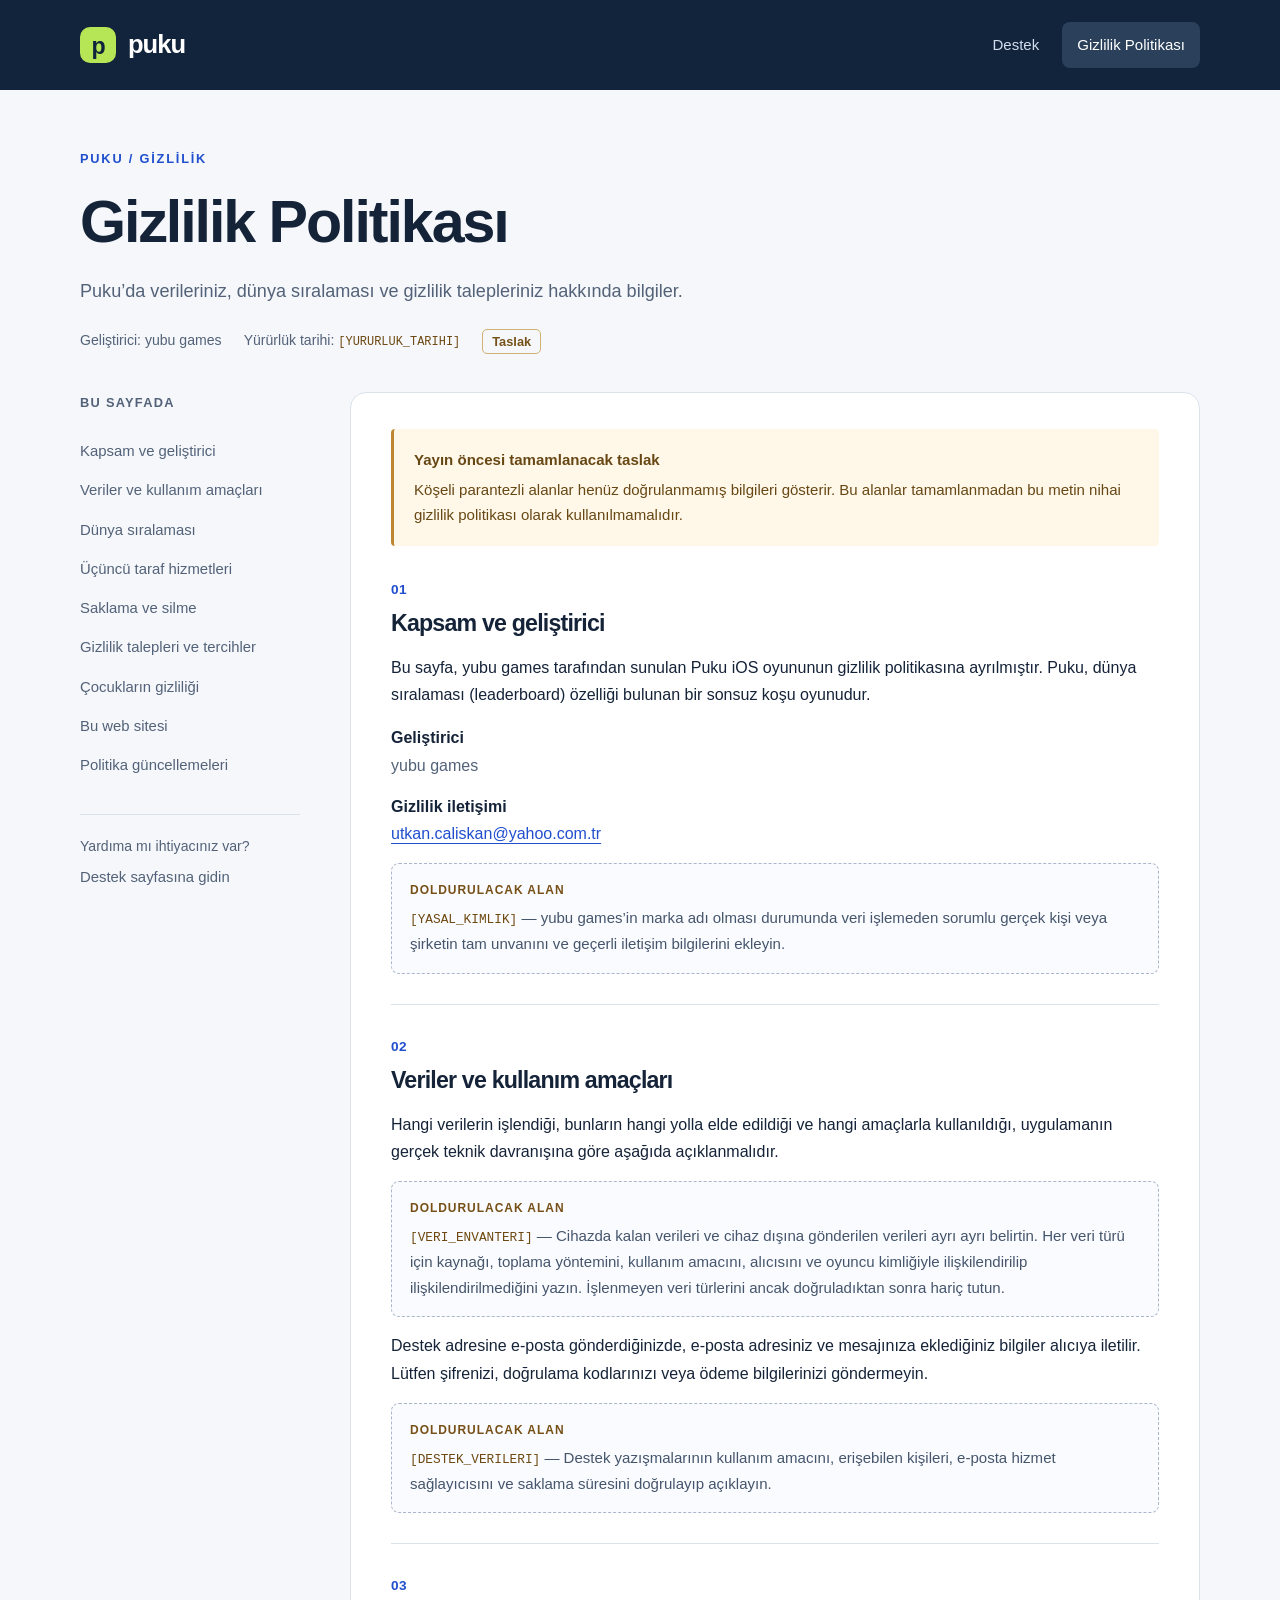
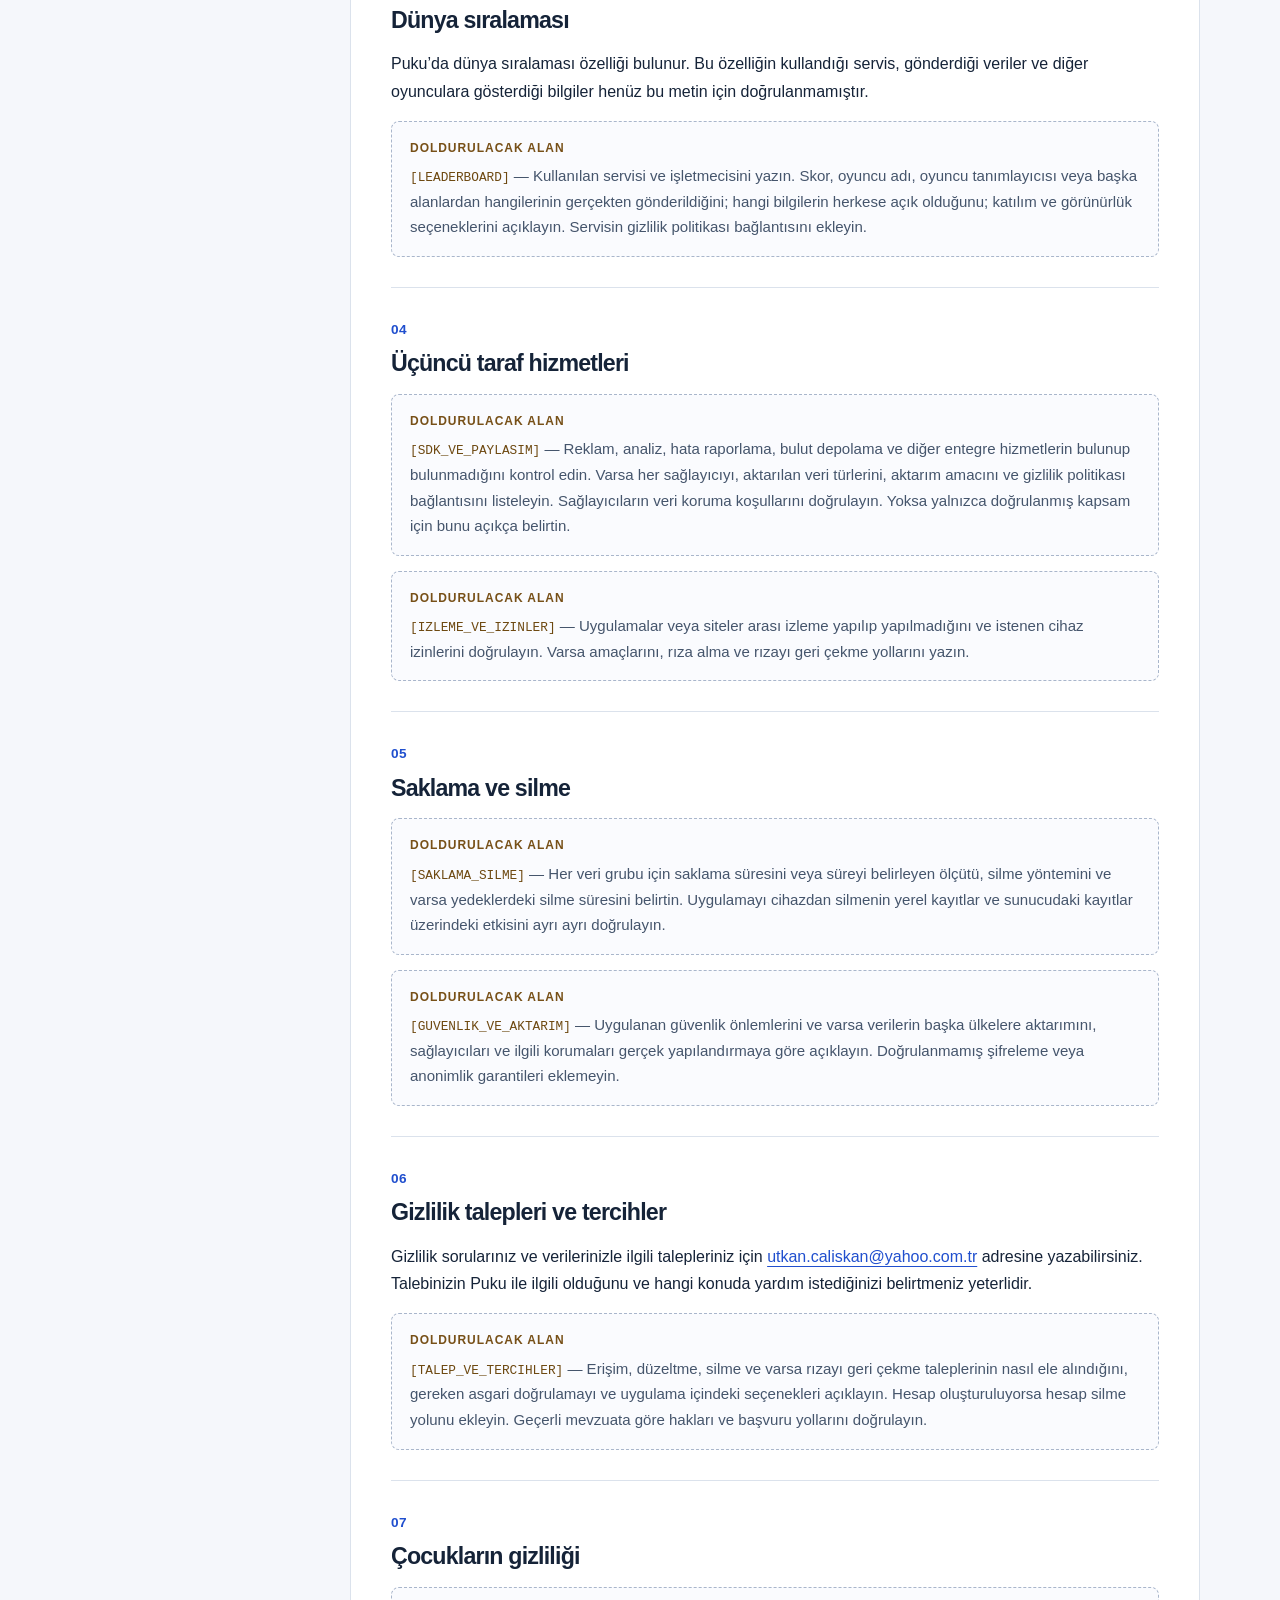
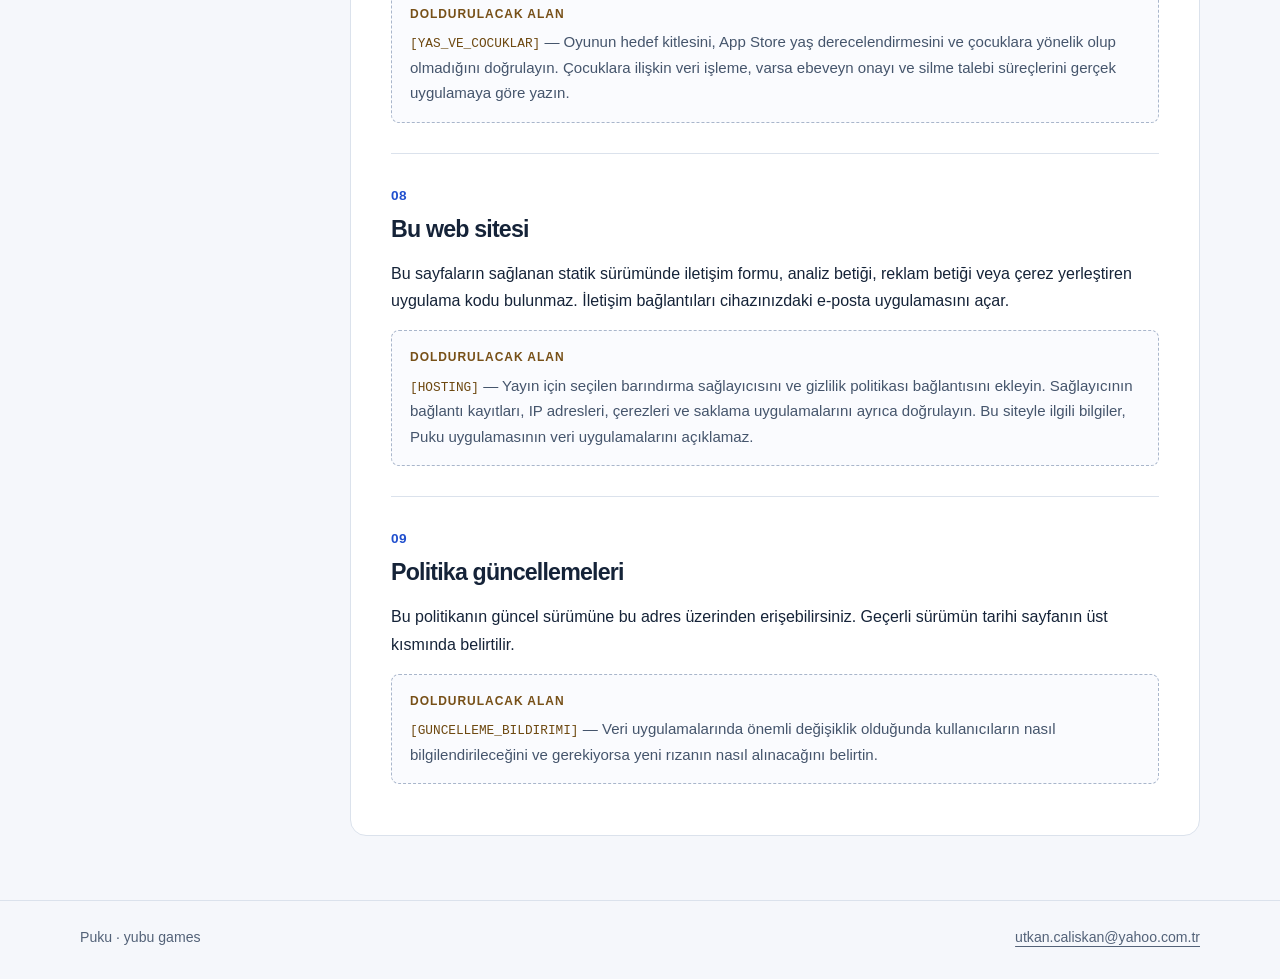
==== privacy/index.html @ 76a87c5d "Add files via upload" ====
<!doctype html>
<html lang="tr">
<head>
<meta charset="utf-8">
<meta name="viewport" content="width=device-width, initial-scale=1">
<meta name="description" content="Puku iOS oyunu için gizlilik politikası taslağı. Veri uygulamaları ve dünya sıralaması hakkında doldurulacak bilgiler.">
<meta name="robots" content="noindex, nofollow">
<meta name="theme-color" content="#11243c">
<title>Gizlilik Politikası | Puku · yubu games</title>
<link rel="icon" type="image/svg+xml" href="data:image/svg+xml,%3Csvg%20xmlns%3D%22http%3A%2F%2Fwww.w3.org%2F2000%2Fsvg%22%20viewBox%3D%220%200%2064%2064%22%3E%3Crect%20width%3D%2264%22%20height%3D%2264%22%20rx%3D%2216%22%20fill%3D%22%2311243c%22%2F%3E%3Ctext%20x%3D%2232%22%20y%3D%2247%22%20text-anchor%3D%22middle%22%20font-family%3D%22sans-serif%22%20font-size%3D%2245%22%20font-weight%3D%22700%22%20fill%3D%22%23b6e655%22%3Ep%3C%2Ftext%3E%3C%2Fsvg%3E">
<link rel="stylesheet" href="../assets/styles.css">
</head>
<body>
<a class="skip" href="#main">İçeriğe geç</a>
<header class="topbar"><div class="shell header-inner">
<a class="brand" href="../support/" aria-label="Puku destek"><span class="brand-mark" aria-hidden="true">p</span>puku</a>
<nav class="nav" aria-label="Ana menü"><a href="../support/">Destek</a><a href="../privacy/" aria-current="page">Gizlilik Politikası</a></nav>
</div></header>
<main id="main" class="shell" tabindex="-1"><div class="intro"><p class="eyebrow">Puku / Gizlilik</p><h1>Gizlilik Politikası</h1><p class="lead">Puku’da verileriniz, dünya sıralaması ve gizlilik talepleriniz hakkında bilgiler.</p><div class="meta"><span>Geliştirici: yubu games</span><span>Yürürlük tarihi: <span class="token">[YURURLUK_TARIHI]</span></span><span class="status">Taslak</span></div></div>
<div class="layout"><aside class="toc"><p class="toc-title">BU SAYFADA</p><nav aria-label="Gizlilik politikası bölümleri"><a href="#kapsam">Kapsam ve geliştirici</a><a href="#veriler">Veriler ve kullanım amaçları</a><a href="#siralama">Dünya sıralaması</a><a href="#hizmetler">Üçüncü taraf hizmetleri</a><a href="#saklama">Saklama ve silme</a><a href="#tercihler">Gizlilik talepleri ve tercihler</a><a href="#cocuklar">Çocukların gizliliği</a><a href="#web">Bu web sitesi</a><a href="#degisiklikler">Politika güncellemeleri</a></nav><p class="aside-note">Yardıma mı ihtiyacınız var?<br><a href="../support/">Destek sayfasına gidin</a></p></aside><article class="document" aria-label="Gizlilik politikası metni"><div class="notice" role="note"><strong>Yayın öncesi tamamlanacak taslak</strong><p>Köşeli parantezli alanlar henüz doğrulanmamış bilgileri gösterir. Bu alanlar tamamlanmadan bu metin nihai gizlilik politikası olarak kullanılmamalıdır.</p></div><section id="kapsam"><span class="section-number" aria-hidden="true">01</span><h2>Kapsam ve geliştirici</h2><p>Bu sayfa, yubu games tarafından sunulan Puku iOS oyununun gizlilik politikasına ayrılmıştır. Puku, dünya sıralaması (leaderboard) özelliği bulunan bir sonsuz koşu oyunudur.</p><dl><dt>Geliştirici</dt><dd>yubu games</dd><dt>Gizlilik iletişimi</dt><dd><a class="contact-link" href="mailto:utkan.caliskan@yahoo.com.tr">utkan.caliskan@yahoo.com.tr</a></dd></dl><div class="pending"><span class="pending-label">DOLDURULACAK ALAN</span><span class="token">[YASAL_KIMLIK]</span> — yubu games’in marka adı olması durumunda veri işlemeden sorumlu gerçek kişi veya şirketin tam unvanını ve geçerli iletişim bilgilerini ekleyin.</div></section><section id="veriler"><span class="section-number" aria-hidden="true">02</span><h2>Veriler ve kullanım amaçları</h2><p>Hangi verilerin işlendiği, bunların hangi yolla elde edildiği ve hangi amaçlarla kullanıldığı, uygulamanın gerçek teknik davranışına göre aşağıda açıklanmalıdır.</p><div class="pending"><span class="pending-label">DOLDURULACAK ALAN</span><span class="token">[VERI_ENVANTERI]</span> — Cihazda kalan verileri ve cihaz dışına gönderilen verileri ayrı ayrı belirtin. Her veri türü için kaynağı, toplama yöntemini, kullanım amacını, alıcısını ve oyuncu kimliğiyle ilişkilendirilip ilişkilendirilmediğini yazın. İşlenmeyen veri türlerini ancak doğruladıktan sonra hariç tutun.</div><p>Destek adresine e-posta gönderdiğinizde, e-posta adresiniz ve mesajınıza eklediğiniz bilgiler alıcıya iletilir. Lütfen şifrenizi, doğrulama kodlarınızı veya ödeme bilgilerinizi göndermeyin.</p><div class="pending"><span class="pending-label">DOLDURULACAK ALAN</span><span class="token">[DESTEK_VERILERI]</span> — Destek yazışmalarının kullanım amacını, erişebilen kişileri, e-posta hizmet sağlayıcısını ve saklama süresini doğrulayıp açıklayın.</div></section><section id="siralama"><span class="section-number" aria-hidden="true">03</span><h2>Dünya sıralaması</h2><p>Puku’da dünya sıralaması özelliği bulunur. Bu özelliğin kullandığı servis, gönderdiği veriler ve diğer oyunculara gösterdiği bilgiler henüz bu metin için doğrulanmamıştır.</p><div class="pending"><span class="pending-label">DOLDURULACAK ALAN</span><span class="token">[LEADERBOARD]</span> — Kullanılan servisi ve işletmecisini yazın. Skor, oyuncu adı, oyuncu tanımlayıcısı veya başka alanlardan hangilerinin gerçekten gönderildiğini; hangi bilgilerin herkese açık olduğunu; katılım ve görünürlük seçeneklerini açıklayın. Servisin gizlilik politikası bağlantısını ekleyin.</div></section><section id="hizmetler"><span class="section-number" aria-hidden="true">04</span><h2>Üçüncü taraf hizmetleri</h2><div class="pending"><span class="pending-label">DOLDURULACAK ALAN</span><span class="token">[SDK_VE_PAYLASIM]</span> — Reklam, analiz, hata raporlama, bulut depolama ve diğer entegre hizmetlerin bulunup bulunmadığını kontrol edin. Varsa her sağlayıcıyı, aktarılan veri türlerini, aktarım amacını ve gizlilik politikası bağlantısını listeleyin. Sağlayıcıların veri koruma koşullarını doğrulayın. Yoksa yalnızca doğrulanmış kapsam için bunu açıkça belirtin.</div><div class="pending"><span class="pending-label">DOLDURULACAK ALAN</span><span class="token">[IZLEME_VE_IZINLER]</span> — Uygulamalar veya siteler arası izleme yapılıp yapılmadığını ve istenen cihaz izinlerini doğrulayın. Varsa amaçlarını, rıza alma ve rızayı geri çekme yollarını yazın.</div></section><section id="saklama"><span class="section-number" aria-hidden="true">05</span><h2>Saklama ve silme</h2><div class="pending"><span class="pending-label">DOLDURULACAK ALAN</span><span class="token">[SAKLAMA_SILME]</span> — Her veri grubu için saklama süresini veya süreyi belirleyen ölçütü, silme yöntemini ve varsa yedeklerdeki silme süresini belirtin. Uygulamayı cihazdan silmenin yerel kayıtlar ve sunucudaki kayıtlar üzerindeki etkisini ayrı ayrı doğrulayın.</div><div class="pending"><span class="pending-label">DOLDURULACAK ALAN</span><span class="token">[GUVENLIK_VE_AKTARIM]</span> — Uygulanan güvenlik önlemlerini ve varsa verilerin başka ülkelere aktarımını, sağlayıcıları ve ilgili korumaları gerçek yapılandırmaya göre açıklayın. Doğrulanmamış şifreleme veya anonimlik garantileri eklemeyin.</div></section><section id="tercihler"><span class="section-number" aria-hidden="true">06</span><h2>Gizlilik talepleri ve tercihler</h2><p>Gizlilik sorularınız ve verilerinizle ilgili talepleriniz için <a class="contact-link" href="mailto:utkan.caliskan@yahoo.com.tr?subject=Puku%20%E2%80%94%20Gizlilik%20talebi">utkan.caliskan@yahoo.com.tr</a> adresine yazabilirsiniz. Talebinizin Puku ile ilgili olduğunu ve hangi konuda yardım istediğinizi belirtmeniz yeterlidir.</p><div class="pending"><span class="pending-label">DOLDURULACAK ALAN</span><span class="token">[TALEP_VE_TERCIHLER]</span> — Erişim, düzeltme, silme ve varsa rızayı geri çekme taleplerinin nasıl ele alındığını, gereken asgari doğrulamayı ve uygulama içindeki seçenekleri açıklayın. Hesap oluşturuluyorsa hesap silme yolunu ekleyin. Geçerli mevzuata göre hakları ve başvuru yollarını doğrulayın.</div></section><section id="cocuklar"><span class="section-number" aria-hidden="true">07</span><h2>Çocukların gizliliği</h2><div class="pending"><span class="pending-label">DOLDURULACAK ALAN</span><span class="token">[YAS_VE_COCUKLAR]</span> — Oyunun hedef kitlesini, App Store yaş derecelendirmesini ve çocuklara yönelik olup olmadığını doğrulayın. Çocuklara ilişkin veri işleme, varsa ebeveyn onayı ve silme talebi süreçlerini gerçek uygulamaya göre yazın.</div></section><section id="web"><span class="section-number" aria-hidden="true">08</span><h2>Bu web sitesi</h2><p>Bu sayfaların sağlanan statik sürümünde iletişim formu, analiz betiği, reklam betiği veya çerez yerleştiren uygulama kodu bulunmaz. İletişim bağlantıları cihazınızdaki e-posta uygulamasını açar.</p><div class="pending"><span class="pending-label">DOLDURULACAK ALAN</span><span class="token">[HOSTING]</span> — Yayın için seçilen barındırma sağlayıcısını ve gizlilik politikası bağlantısını ekleyin. Sağlayıcının bağlantı kayıtları, IP adresleri, çerezleri ve saklama uygulamalarını ayrıca doğrulayın. Bu siteyle ilgili bilgiler, Puku uygulamasının veri uygulamalarını açıklamaz.</div></section><section id="degisiklikler"><span class="section-number" aria-hidden="true">09</span><h2>Politika güncellemeleri</h2><p>Bu politikanın güncel sürümüne bu adres üzerinden erişebilirsiniz. Geçerli sürümün tarihi sayfanın üst kısmında belirtilir.</p><div class="pending"><span class="pending-label">DOLDURULACAK ALAN</span><span class="token">[GUNCELLEME_BILDIRIMI]</span> — Veri uygulamalarında önemli değişiklik olduğunda kullanıcıların nasıl bilgilendirileceğini ve gerekiyorsa yeni rızanın nasıl alınacağını belirtin.</div></section></article></div></main>
<footer class="footer"><div class="shell footer-inner"><p>Puku <span aria-hidden="true">·</span> yubu games</p><a class="contact-link" href="mailto:utkan.caliskan@yahoo.com.tr">utkan.caliskan@yahoo.com.tr</a></div></footer>
</body>
</html>
---- assets/styles.css ----
:root{color-scheme:light;--ink:#152338;--muted:#536278;--blue:#204fce;--line:#dbe2ec;--paper:#fff;--canvas:#f5f7fb;--navy:#11243c;--amber:#765119;--amber-bg:#fff8e9;font-family:-apple-system,BlinkMacSystemFont,"Segoe UI",sans-serif;font-size:16px;line-height:1.7;color:var(--ink);background:var(--canvas)}
*{box-sizing:border-box}body{margin:0}a{color:var(--blue);text-underline-offset:4px}a:hover{text-decoration-thickness:2px}a:focus-visible,summary:focus-visible{outline:3px solid #df9c2e;outline-offset:5px;border-radius:3px}p{margin:0 0 1rem}h1,h2,h3{line-height:1.2;margin:0;color:var(--ink);letter-spacing:-.035em}h1{font-size:clamp(2.2rem,5vw,3.7rem);font-weight:750}h2{font-size:1.45rem;margin-bottom:1rem}h3{font-size:1.1rem;letter-spacing:-.015em;margin-bottom:.6rem}ul,ol{padding-left:1.3rem}li+li{margin-top:.45rem}.shell{width:min(1120px,calc(100% - 64px));margin:auto}.skip{position:absolute;left:1rem;top:-100px;background:white;padding:12px;z-index:10}.skip:focus{top:1rem}.topbar{background:var(--navy);color:white}.header-inner{min-height:90px;display:flex;align-items:center;justify-content:space-between;gap:24px}.brand{display:inline-flex;align-items:center;gap:12px;text-decoration:none;color:white;font-size:1.6rem;font-weight:750;letter-spacing:-.04em}.brand-mark{display:grid;place-items:center;background:#b6e655;color:#11243c;width:36px;height:36px;border-radius:10px;font-size:1.45rem}.nav{display:flex;gap:8px;flex-wrap:wrap}.nav a{padding:10px 15px;border-radius:8px;color:#d2dded;text-decoration:none;font-size:.94rem}.nav a:hover{background:#213851}.nav a[aria-current=page]{background:#2a405b;color:white}.intro{padding:58px 0 38px}.eyebrow{color:var(--blue);font-size:.8rem;font-weight:750;letter-spacing:.14em;text-transform:uppercase;margin-bottom:16px}.lead{font-size:1.13rem;color:var(--muted);max-width:650px;margin-top:19px}.meta{color:var(--muted);font-size:.88rem;margin-top:22px;display:flex;gap:10px 22px;flex-wrap:wrap}.status{display:inline-flex;align-items:center;border:1px solid #d1b174;padding:1px 9px;border-radius:5px;color:var(--amber);font-size:.8rem;font-weight:650}.layout{display:grid;grid-template-columns:220px minmax(0,1fr);gap:50px;padding-bottom:64px}.toc{align-self:start;position:sticky;top:24px}.toc-title{font-size:.8rem;letter-spacing:.1em;font-weight:750;color:var(--muted);margin:0 0 18px}.toc a{display:block;text-decoration:none;font-size:.93rem;color:var(--muted);padding:7px 0}.toc a:hover{color:var(--blue)}.aside-note{margin-top:28px;border-top:1px solid var(--line);padding-top:20px;font-size:.88rem;color:var(--muted)}.document{background:var(--paper);border:1px solid var(--line);border-radius:16px;padding:36px 40px;min-width:0}.notice{background:var(--amber-bg);color:#674714;border-left:3px solid #bd8731;padding:18px 20px;border-radius:4px;margin-bottom:32px;font-size:.94rem}.notice strong{display:block;margin-bottom:4px}.notice p{margin:0}.document section+section{border-top:1px solid var(--line);margin-top:30px;padding-top:30px}.section-number{color:var(--blue);font-size:.85rem;font-weight:750;letter-spacing:.04em;margin-bottom:9px;display:block}.pending{padding:16px 18px;background:#fafbfe;border:1px dashed #a9b6cb;border-radius:8px;margin:15px 0;color:#45556c;font-size:.94rem;overflow-wrap:anywhere}.pending-label{display:block;font-size:.75rem;letter-spacing:.08em;color:#775018;font-weight:750;margin-bottom:5px}.token{font-family:ui-monospace,SFMono-Regular,Menlo,monospace;font-size:.85em;overflow-wrap:anywhere;color:#6d4810}.document dl{margin:16px 0}.document dt{font-weight:700}.document dd{margin:0 0 14px;color:var(--muted)}.contact-link{overflow-wrap:anywhere}.support-grid{display:grid;grid-template-columns:minmax(0,1.3fr) minmax(0,1fr);gap:24px;margin-bottom:36px}.card{background:white;border:1px solid var(--line);border-radius:16px;padding:30px}.contact-card{background:var(--navy);color:#d4dfed;border-color:var(--navy)}.contact-card h2{color:white}.contact-card .eyebrow{color:#b6e655}.contact-card a{color:white}.email{font-size:clamp(1rem,2.4vw,1.5rem);font-weight:650;letter-spacing:-.025em;display:inline-block;margin:9px 0 22px;overflow-wrap:anywhere;max-width:100%}.button{display:inline-flex;align-items:center;justify-content:center;padding:11px 18px;border-radius:8px;background:#b6e655;color:#11243c!important;font-weight:700;text-decoration:none;min-height:46px}.button:hover{background:#c6f276;text-decoration:underline}.contact-card .small{margin:20px 0 0;color:#c2cfe0}.small{font-size:.88rem;color:var(--muted)}.checklist{margin:0}.faq-wrap{max-width:850px;padding-bottom:64px}.faq-heading{margin:0 0 20px}.faq{border-top:1px solid var(--line)}.faq details{border-bottom:1px solid var(--line);padding:0 4px}.faq summary{cursor:pointer;font-weight:650;padding:21px 28px 21px 0;line-height:1.45;list-style:none;position:relative}.faq summary::-webkit-details-marker{display:none}.faq summary::after{content:"+";position:absolute;right:2px;font-size:1.4rem;line-height:1}.faq details[open] summary::after{content:"−"}.faq details p{padding:0 28px 8px 0;color:var(--muted)}.privacy-note{margin-top:30px;color:var(--muted)}.footer{border-top:1px solid var(--line);padding:25px 0 30px;color:var(--muted);font-size:.88rem}.footer-inner{display:flex;align-items:center;justify-content:space-between;gap:14px;flex-wrap:wrap}.footer p{margin:0}.footer a{color:var(--muted)}section[id]{scroll-margin-top:25px}
@media(max-width:800px){.layout{grid-template-columns:1fr;gap:24px}.toc{position:static}.toc-title,.aside-note{display:none}.toc nav{display:flex;gap:8px 18px;flex-wrap:wrap;border-bottom:1px solid var(--line);padding-bottom:18px}.toc a{font-size:.88rem}.support-grid{grid-template-columns:1fr}.intro{padding-top:38px}.document{padding:28px}}
@media(max-width:480px){.shell{width:calc(100% - 36px)}.header-inner{align-items:flex-start;flex-direction:column;gap:13px;padding:21px 0 15px}.nav{gap:4px;width:100%}.nav a{padding:8px 10px}.brand{font-size:1.5rem}.intro{padding:32px 0 24px}h1{font-size:2.35rem}.lead{font-size:1.03rem}.document{padding:23px 20px;border-radius:12px}.notice{padding:15px}.card{padding:25px 22px}.layout{padding-bottom:40px}.meta{font-size:.83rem}.email{font-size:1.12rem}.faq-wrap{padding-bottom:40px}}
@media print{.topbar,.toc,.footer,.skip,.button{display:none}.shell{width:100%}.layout{display:block}.document,.card{border:none;padding:0}.intro{padding:0 0 20px}body{background:white}.notice,.pending{break-inside:avoid}a{color:inherit}.support-grid{display:block}.contact-card{background:white;color:var(--ink)}.contact-card h2,.contact-card a,.contact-card .small{color:var(--ink)}}
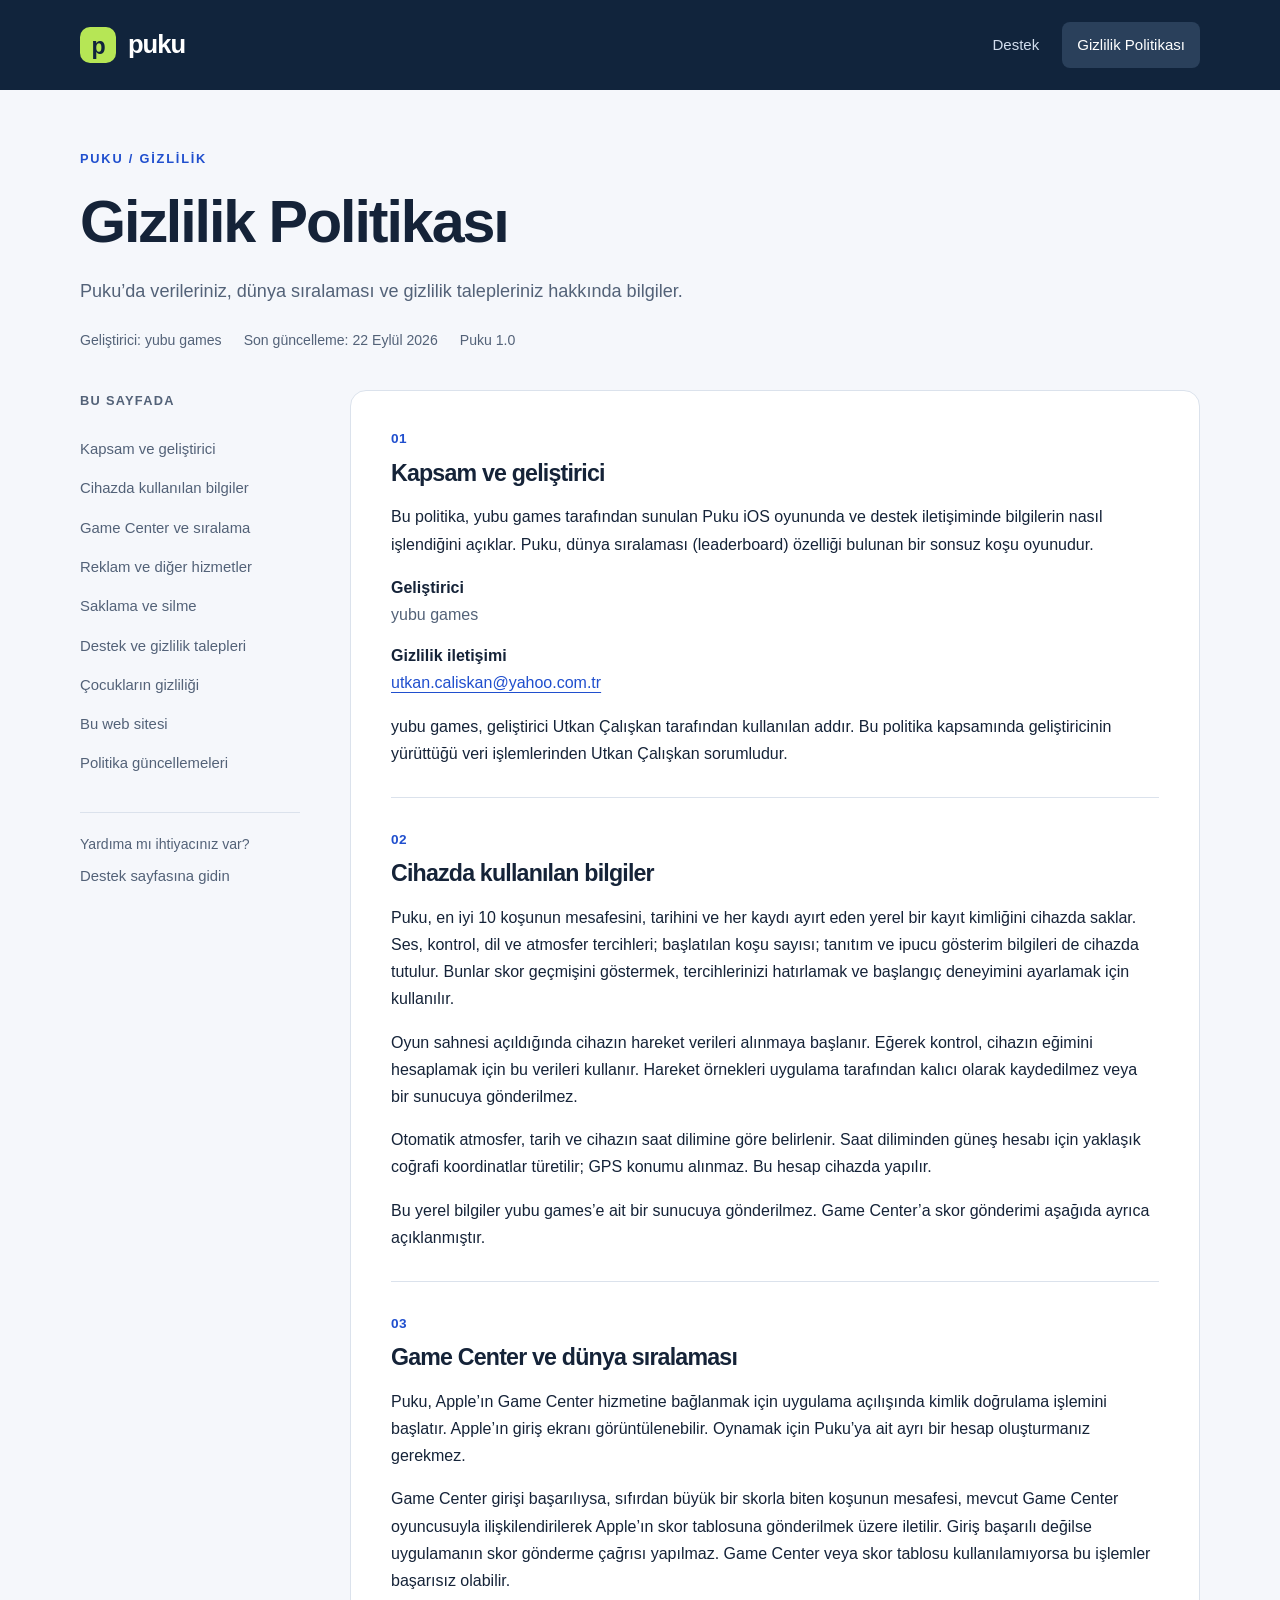
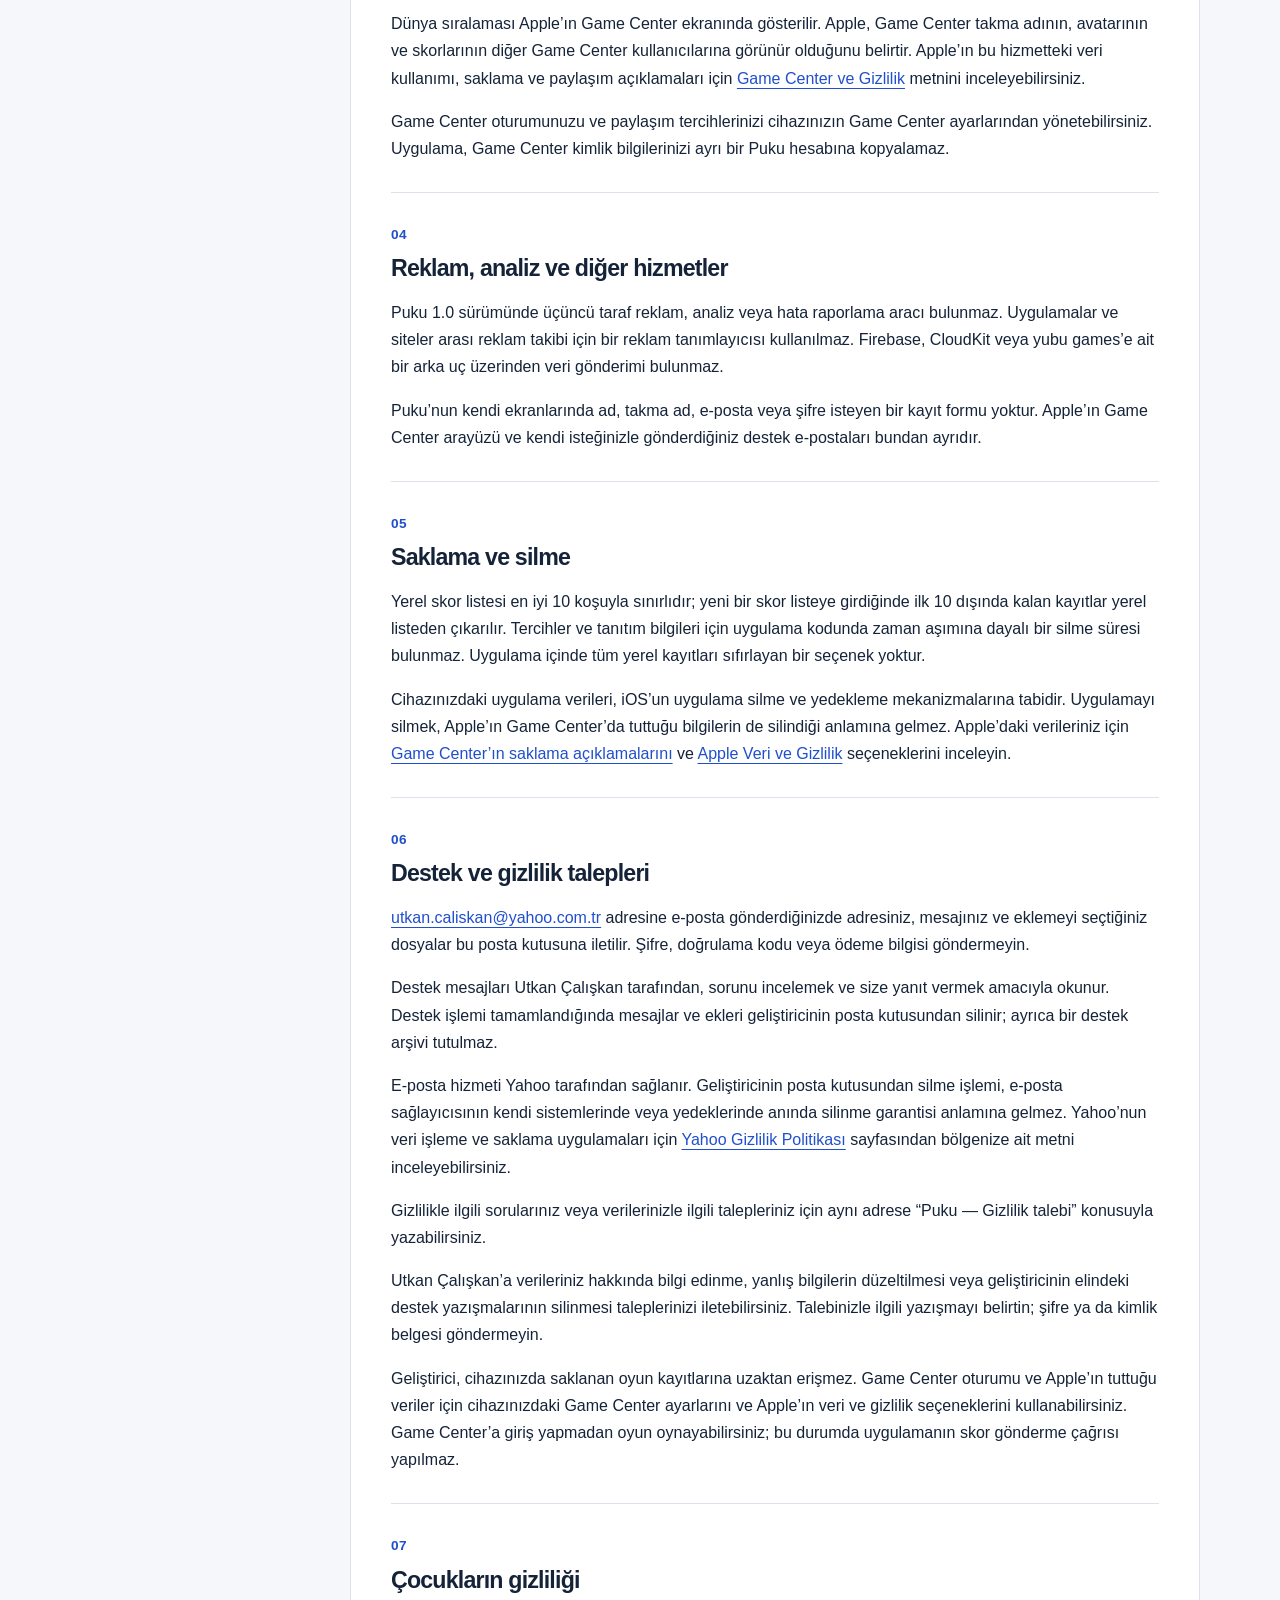
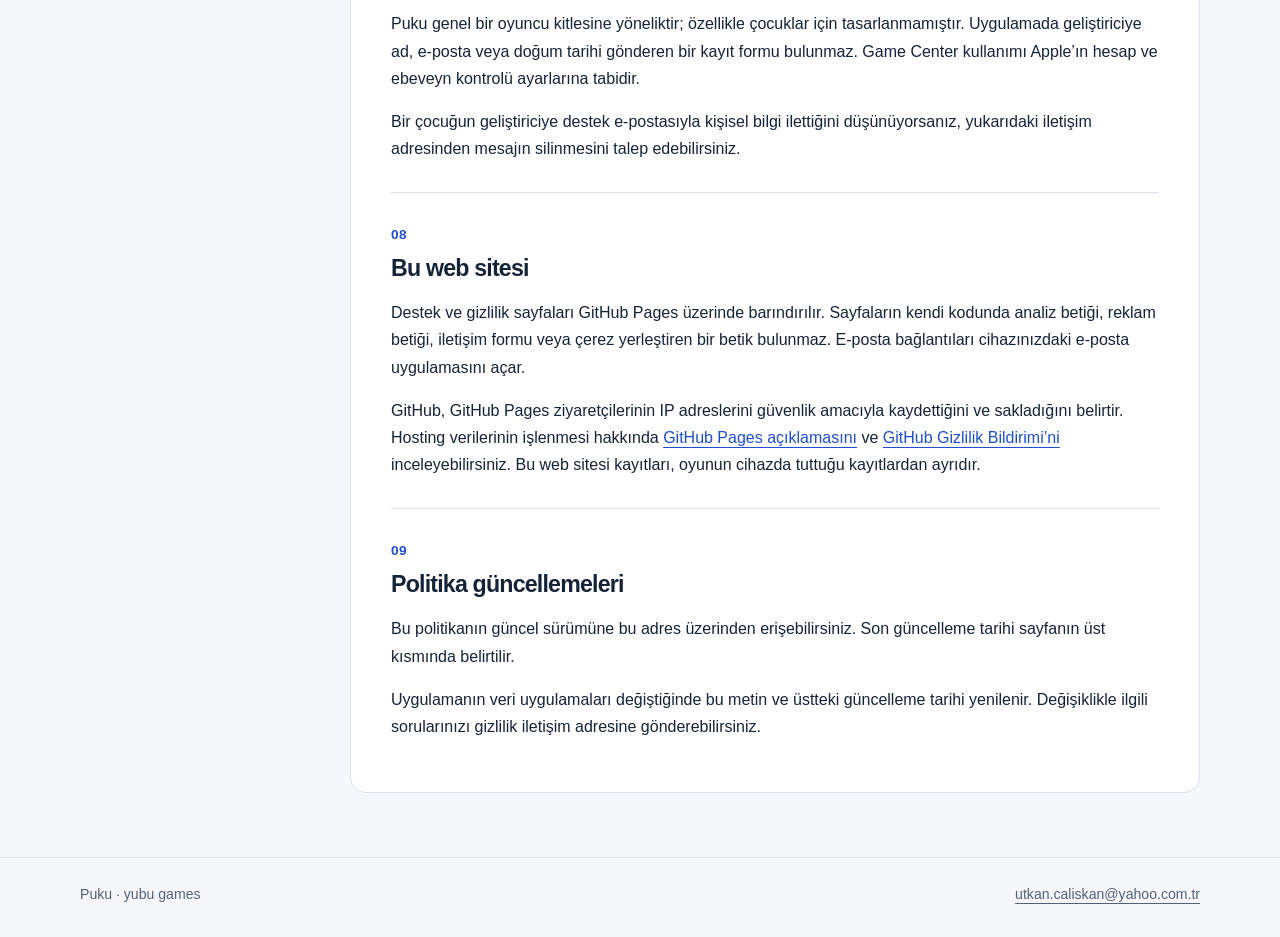
==== commit 57ffca0d: "Add files via upload" ====
--- a/privacy/index.html
+++ b/privacy/index.html
@@ -3,8 +3,7 @@
 <head>
 <meta charset="utf-8">
 <meta name="viewport" content="width=device-width, initial-scale=1">
-<meta name="description" content="Puku iOS oyunu için gizlilik politikası taslağı. Veri uygulamaları ve dünya sıralaması hakkında doldurulacak bilgiler.">
-<meta name="robots" content="noindex, nofollow">
+<meta name="description" content="Puku iOS oyununun gizlilik politikası: cihazdaki bilgiler, Game Center, destek iletişimi ve veri tercihleri.">
 <meta name="theme-color" content="#11243c">
 <title>Gizlilik Politikası | Puku · yubu games</title>
 <link rel="icon" type="image/svg+xml" href="data:image/svg+xml,%3Csvg%20xmlns%3D%22http%3A%2F%2Fwww.w3.org%2F2000%2Fsvg%22%20viewBox%3D%220%200%2064%2064%22%3E%3Crect%20width%3D%2264%22%20height%3D%2264%22%20rx%3D%2216%22%20fill%3D%22%2311243c%22%2F%3E%3Ctext%20x%3D%2232%22%20y%3D%2247%22%20text-anchor%3D%22middle%22%20font-family%3D%22sans-serif%22%20font-size%3D%2245%22%20font-weight%3D%22700%22%20fill%3D%22%23b6e655%22%3Ep%3C%2Ftext%3E%3C%2Fsvg%3E">
@@ -16,8 +15,27 @@
 <a class="brand" href="../support/" aria-label="Puku destek"><span class="brand-mark" aria-hidden="true">p</span>puku</a>
 <nav class="nav" aria-label="Ana menü"><a href="../support/">Destek</a><a href="../privacy/" aria-current="page">Gizlilik Politikası</a></nav>
 </div></header>
-<main id="main" class="shell" tabindex="-1"><div class="intro"><p class="eyebrow">Puku / Gizlilik</p><h1>Gizlilik Politikası</h1><p class="lead">Puku’da verileriniz, dünya sıralaması ve gizlilik talepleriniz hakkında bilgiler.</p><div class="meta"><span>Geliştirici: yubu games</span><span>Yürürlük tarihi: <span class="token">[YURURLUK_TARIHI]</span></span><span class="status">Taslak</span></div></div>
-<div class="layout"><aside class="toc"><p class="toc-title">BU SAYFADA</p><nav aria-label="Gizlilik politikası bölümleri"><a href="#kapsam">Kapsam ve geliştirici</a><a href="#veriler">Veriler ve kullanım amaçları</a><a href="#siralama">Dünya sıralaması</a><a href="#hizmetler">Üçüncü taraf hizmetleri</a><a href="#saklama">Saklama ve silme</a><a href="#tercihler">Gizlilik talepleri ve tercihler</a><a href="#cocuklar">Çocukların gizliliği</a><a href="#web">Bu web sitesi</a><a href="#degisiklikler">Politika güncellemeleri</a></nav><p class="aside-note">Yardıma mı ihtiyacınız var?<br><a href="../support/">Destek sayfasına gidin</a></p></aside><article class="document" aria-label="Gizlilik politikası metni"><div class="notice" role="note"><strong>Yayın öncesi tamamlanacak taslak</strong><p>Köşeli parantezli alanlar henüz doğrulanmamış bilgileri gösterir. Bu alanlar tamamlanmadan bu metin nihai gizlilik politikası olarak kullanılmamalıdır.</p></div><section id="kapsam"><span class="section-number" aria-hidden="true">01</span><h2>Kapsam ve geliştirici</h2><p>Bu sayfa, yubu games tarafından sunulan Puku iOS oyununun gizlilik politikasına ayrılmıştır. Puku, dünya sıralaması (leaderboard) özelliği bulunan bir sonsuz koşu oyunudur.</p><dl><dt>Geliştirici</dt><dd>yubu games</dd><dt>Gizlilik iletişimi</dt><dd><a class="contact-link" href="mailto:utkan.caliskan@yahoo.com.tr">utkan.caliskan@yahoo.com.tr</a></dd></dl><div class="pending"><span class="pending-label">DOLDURULACAK ALAN</span><span class="token">[YASAL_KIMLIK]</span> — yubu games’in marka adı olması durumunda veri işlemeden sorumlu gerçek kişi veya şirketin tam unvanını ve geçerli iletişim bilgilerini ekleyin.</div></section><section id="veriler"><span class="section-number" aria-hidden="true">02</span><h2>Veriler ve kullanım amaçları</h2><p>Hangi verilerin işlendiği, bunların hangi yolla elde edildiği ve hangi amaçlarla kullanıldığı, uygulamanın gerçek teknik davranışına göre aşağıda açıklanmalıdır.</p><div class="pending"><span class="pending-label">DOLDURULACAK ALAN</span><span class="token">[VERI_ENVANTERI]</span> — Cihazda kalan verileri ve cihaz dışına gönderilen verileri ayrı ayrı belirtin. Her veri türü için kaynağı, toplama yöntemini, kullanım amacını, alıcısını ve oyuncu kimliğiyle ilişkilendirilip ilişkilendirilmediğini yazın. İşlenmeyen veri türlerini ancak doğruladıktan sonra hariç tutun.</div><p>Destek adresine e-posta gönderdiğinizde, e-posta adresiniz ve mesajınıza eklediğiniz bilgiler alıcıya iletilir. Lütfen şifrenizi, doğrulama kodlarınızı veya ödeme bilgilerinizi göndermeyin.</p><div class="pending"><span class="pending-label">DOLDURULACAK ALAN</span><span class="token">[DESTEK_VERILERI]</span> — Destek yazışmalarının kullanım amacını, erişebilen kişileri, e-posta hizmet sağlayıcısını ve saklama süresini doğrulayıp açıklayın.</div></section><section id="siralama"><span class="section-number" aria-hidden="true">03</span><h2>Dünya sıralaması</h2><p>Puku’da dünya sıralaması özelliği bulunur. Bu özelliğin kullandığı servis, gönderdiği veriler ve diğer oyunculara gösterdiği bilgiler henüz bu metin için doğrulanmamıştır.</p><div class="pending"><span class="pending-label">DOLDURULACAK ALAN</span><span class="token">[LEADERBOARD]</span> — Kullanılan servisi ve işletmecisini yazın. Skor, oyuncu adı, oyuncu tanımlayıcısı veya başka alanlardan hangilerinin gerçekten gönderildiğini; hangi bilgilerin herkese açık olduğunu; katılım ve görünürlük seçeneklerini açıklayın. Servisin gizlilik politikası bağlantısını ekleyin.</div></section><section id="hizmetler"><span class="section-number" aria-hidden="true">04</span><h2>Üçüncü taraf hizmetleri</h2><div class="pending"><span class="pending-label">DOLDURULACAK ALAN</span><span class="token">[SDK_VE_PAYLASIM]</span> — Reklam, analiz, hata raporlama, bulut depolama ve diğer entegre hizmetlerin bulunup bulunmadığını kontrol edin. Varsa her sağlayıcıyı, aktarılan veri türlerini, aktarım amacını ve gizlilik politikası bağlantısını listeleyin. Sağlayıcıların veri koruma koşullarını doğrulayın. Yoksa yalnızca doğrulanmış kapsam için bunu açıkça belirtin.</div><div class="pending"><span class="pending-label">DOLDURULACAK ALAN</span><span class="token">[IZLEME_VE_IZINLER]</span> — Uygulamalar veya siteler arası izleme yapılıp yapılmadığını ve istenen cihaz izinlerini doğrulayın. Varsa amaçlarını, rıza alma ve rızayı geri çekme yollarını yazın.</div></section><section id="saklama"><span class="section-number" aria-hidden="true">05</span><h2>Saklama ve silme</h2><div class="pending"><span class="pending-label">DOLDURULACAK ALAN</span><span class="token">[SAKLAMA_SILME]</span> — Her veri grubu için saklama süresini veya süreyi belirleyen ölçütü, silme yöntemini ve varsa yedeklerdeki silme süresini belirtin. Uygulamayı cihazdan silmenin yerel kayıtlar ve sunucudaki kayıtlar üzerindeki etkisini ayrı ayrı doğrulayın.</div><div class="pending"><span class="pending-label">DOLDURULACAK ALAN</span><span class="token">[GUVENLIK_VE_AKTARIM]</span> — Uygulanan güvenlik önlemlerini ve varsa verilerin başka ülkelere aktarımını, sağlayıcıları ve ilgili korumaları gerçek yapılandırmaya göre açıklayın. Doğrulanmamış şifreleme veya anonimlik garantileri eklemeyin.</div></section><section id="tercihler"><span class="section-number" aria-hidden="true">06</span><h2>Gizlilik talepleri ve tercihler</h2><p>Gizlilik sorularınız ve verilerinizle ilgili talepleriniz için <a class="contact-link" href="mailto:utkan.caliskan@yahoo.com.tr?subject=Puku%20%E2%80%94%20Gizlilik%20talebi">utkan.caliskan@yahoo.com.tr</a> adresine yazabilirsiniz. Talebinizin Puku ile ilgili olduğunu ve hangi konuda yardım istediğinizi belirtmeniz yeterlidir.</p><div class="pending"><span class="pending-label">DOLDURULACAK ALAN</span><span class="token">[TALEP_VE_TERCIHLER]</span> — Erişim, düzeltme, silme ve varsa rızayı geri çekme taleplerinin nasıl ele alındığını, gereken asgari doğrulamayı ve uygulama içindeki seçenekleri açıklayın. Hesap oluşturuluyorsa hesap silme yolunu ekleyin. Geçerli mevzuata göre hakları ve başvuru yollarını doğrulayın.</div></section><section id="cocuklar"><span class="section-number" aria-hidden="true">07</span><h2>Çocukların gizliliği</h2><div class="pending"><span class="pending-label">DOLDURULACAK ALAN</span><span class="token">[YAS_VE_COCUKLAR]</span> — Oyunun hedef kitlesini, App Store yaş derecelendirmesini ve çocuklara yönelik olup olmadığını doğrulayın. Çocuklara ilişkin veri işleme, varsa ebeveyn onayı ve silme talebi süreçlerini gerçek uygulamaya göre yazın.</div></section><section id="web"><span class="section-number" aria-hidden="true">08</span><h2>Bu web sitesi</h2><p>Bu sayfaların sağlanan statik sürümünde iletişim formu, analiz betiği, reklam betiği veya çerez yerleştiren uygulama kodu bulunmaz. İletişim bağlantıları cihazınızdaki e-posta uygulamasını açar.</p><div class="pending"><span class="pending-label">DOLDURULACAK ALAN</span><span class="token">[HOSTING]</span> — Yayın için seçilen barındırma sağlayıcısını ve gizlilik politikası bağlantısını ekleyin. Sağlayıcının bağlantı kayıtları, IP adresleri, çerezleri ve saklama uygulamalarını ayrıca doğrulayın. Bu siteyle ilgili bilgiler, Puku uygulamasının veri uygulamalarını açıklamaz.</div></section><section id="degisiklikler"><span class="section-number" aria-hidden="true">09</span><h2>Politika güncellemeleri</h2><p>Bu politikanın güncel sürümüne bu adres üzerinden erişebilirsiniz. Geçerli sürümün tarihi sayfanın üst kısmında belirtilir.</p><div class="pending"><span class="pending-label">DOLDURULACAK ALAN</span><span class="token">[GUNCELLEME_BILDIRIMI]</span> — Veri uygulamalarında önemli değişiklik olduğunda kullanıcıların nasıl bilgilendirileceğini ve gerekiyorsa yeni rızanın nasıl alınacağını belirtin.</div></section></article></div></main>
+<main id="main" class="shell" tabindex="-1"><div class="intro"><p class="eyebrow">Puku / Gizlilik</p><h1>Gizlilik Politikası</h1><p class="lead">Puku’da verileriniz, dünya sıralaması ve gizlilik talepleriniz hakkında bilgiler.</p><div class="meta"><span>Geliştirici: yubu games</span><span>Son güncelleme: <time datetime="2026-09-22">22 Eylül 2026</time></span><span>Puku 1.0</span></div></div>
+<div class="layout"><aside class="toc"><p class="toc-title">BU SAYFADA</p><nav aria-label="Gizlilik politikası bölümleri"><a href="#kapsam">Kapsam ve geliştirici</a><a href="#veriler">Cihazda kullanılan bilgiler</a><a href="#siralama">Game Center ve sıralama</a><a href="#hizmetler">Reklam ve diğer hizmetler</a><a href="#saklama">Saklama ve silme</a><a href="#tercihler">Destek ve gizlilik talepleri</a><a href="#cocuklar">Çocukların gizliliği</a><a href="#web">Bu web sitesi</a><a href="#degisiklikler">Politika güncellemeleri</a></nav><p class="aside-note">Yardıma mı ihtiyacınız var?<br><a href="../support/">Destek sayfasına gidin</a></p></aside><article class="document" aria-label="Gizlilik politikası metni"><section id="kapsam"><span class="section-number" aria-hidden="true">01</span><h2>Kapsam ve geliştirici</h2><p>Bu politika, yubu games tarafından sunulan Puku iOS oyununda ve destek iletişiminde bilgilerin nasıl işlendiğini açıklar. Puku, dünya sıralaması (leaderboard) özelliği bulunan bir sonsuz koşu oyunudur.</p><dl><dt>Geliştirici</dt><dd>yubu games</dd><dt>Gizlilik iletişimi</dt><dd><a class="contact-link" href="mailto:utkan.caliskan@yahoo.com.tr">utkan.caliskan@yahoo.com.tr</a></dd></dl><p>yubu games, geliştirici Utkan Çalışkan tarafından kullanılan addır. Bu politika kapsamında geliştiricinin yürüttüğü veri işlemlerinden Utkan Çalışkan sorumludur.</p></section><section id="veriler"><span class="section-number" aria-hidden="true">02</span><h2>Cihazda kullanılan bilgiler</h2><p>Puku, en iyi 10 koşunun mesafesini, tarihini ve her kaydı ayırt eden yerel bir kayıt kimliğini cihazda saklar. Ses, kontrol, dil ve atmosfer tercihleri; başlatılan koşu sayısı; tanıtım ve ipucu gösterim bilgileri de cihazda tutulur. Bunlar skor geçmişini göstermek, tercihlerinizi hatırlamak ve başlangıç deneyimini ayarlamak için kullanılır.</p>
+<p>Oyun sahnesi açıldığında cihazın hareket verileri alınmaya başlanır. Eğerek kontrol, cihazın eğimini hesaplamak için bu verileri kullanır. Hareket örnekleri uygulama tarafından kalıcı olarak kaydedilmez veya bir sunucuya gönderilmez.</p>
+<p>Otomatik atmosfer, tarih ve cihazın saat dilimine göre belirlenir. Saat diliminden güneş hesabı için yaklaşık coğrafi koordinatlar türetilir; GPS konumu alınmaz. Bu hesap cihazda yapılır.</p>
+<p>Bu yerel bilgiler yubu games’e ait bir sunucuya gönderilmez. Game Center’a skor gönderimi aşağıda ayrıca açıklanmıştır.</p>
+</section><section id="siralama"><span class="section-number" aria-hidden="true">03</span><h2>Game Center ve dünya sıralaması</h2><p>Puku, Apple’ın Game Center hizmetine bağlanmak için uygulama açılışında kimlik doğrulama işlemini başlatır. Apple’ın giriş ekranı görüntülenebilir. Oynamak için Puku’ya ait ayrı bir hesap oluşturmanız gerekmez.</p>
+<p>Game Center girişi başarılıysa, sıfırdan büyük bir skorla biten koşunun mesafesi, mevcut Game Center oyuncusuyla ilişkilendirilerek Apple’ın skor tablosuna gönderilmek üzere iletilir. Giriş başarılı değilse uygulamanın skor gönderme çağrısı yapılmaz. Game Center veya skor tablosu kullanılamıyorsa bu işlemler başarısız olabilir.</p>
+<p>Dünya sıralaması Apple’ın Game Center ekranında gösterilir. Apple, Game Center takma adının, avatarının ve skorlarının diğer Game Center kullanıcılarına görünür olduğunu belirtir. Apple’ın bu hizmetteki veri kullanımı, saklama ve paylaşım açıklamaları için <a href="https://www.apple.com/legal/privacy/data/en/game-center/">Game Center ve Gizlilik</a> metnini inceleyebilirsiniz.</p>
+<p>Game Center oturumunuzu ve paylaşım tercihlerinizi cihazınızın Game Center ayarlarından yönetebilirsiniz. Uygulama, Game Center kimlik bilgilerinizi ayrı bir Puku hesabına kopyalamaz.</p>
+</section><section id="hizmetler"><span class="section-number" aria-hidden="true">04</span><h2>Reklam, analiz ve diğer hizmetler</h2><p>Puku 1.0 sürümünde üçüncü taraf reklam, analiz veya hata raporlama aracı bulunmaz. Uygulamalar ve siteler arası reklam takibi için bir reklam tanımlayıcısı kullanılmaz. Firebase, CloudKit veya yubu games’e ait bir arka uç üzerinden veri gönderimi bulunmaz.</p>
+<p>Puku’nun kendi ekranlarında ad, takma ad, e-posta veya şifre isteyen bir kayıt formu yoktur. Apple’ın Game Center arayüzü ve kendi isteğinizle gönderdiğiniz destek e-postaları bundan ayrıdır.</p>
+</section><section id="saklama"><span class="section-number" aria-hidden="true">05</span><h2>Saklama ve silme</h2><p>Yerel skor listesi en iyi 10 koşuyla sınırlıdır; yeni bir skor listeye girdiğinde ilk 10 dışında kalan kayıtlar yerel listeden çıkarılır. Tercihler ve tanıtım bilgileri için uygulama kodunda zaman aşımına dayalı bir silme süresi bulunmaz. Uygulama içinde tüm yerel kayıtları sıfırlayan bir seçenek yoktur.</p>
+<p>Cihazınızdaki uygulama verileri, iOS’un uygulama silme ve yedekleme mekanizmalarına tabidir. Uygulamayı silmek, Apple’ın Game Center’da tuttuğu bilgilerin de silindiği anlamına gelmez. Apple’daki verileriniz için <a href="https://www.apple.com/legal/privacy/data/en/game-center/">Game Center’ın saklama açıklamalarını</a> ve <a href="https://privacy.apple.com/">Apple Veri ve Gizlilik</a> seçeneklerini inceleyin.</p>
+</section><section id="tercihler"><span class="section-number" aria-hidden="true">06</span><h2>Destek ve gizlilik talepleri</h2><p><a class="contact-link" href="mailto:utkan.caliskan@yahoo.com.tr">utkan.caliskan@yahoo.com.tr</a> adresine e-posta gönderdiğinizde adresiniz, mesajınız ve eklemeyi seçtiğiniz dosyalar bu posta kutusuna iletilir. Şifre, doğrulama kodu veya ödeme bilgisi göndermeyin.</p>
+<p>Destek mesajları Utkan Çalışkan tarafından, sorunu incelemek ve size yanıt vermek amacıyla okunur. Destek işlemi tamamlandığında mesajlar ve ekleri geliştiricinin posta kutusundan silinir; ayrıca bir destek arşivi tutulmaz.</p>
+<p>E-posta hizmeti Yahoo tarafından sağlanır. Geliştiricinin posta kutusundan silme işlemi, e-posta sağlayıcısının kendi sistemlerinde veya yedeklerinde anında silinme garantisi anlamına gelmez. Yahoo’nun veri işleme ve saklama uygulamaları için <a href="https://legal.yahoo.com/xw/en/yahoo/privacy/intl/index.html">Yahoo Gizlilik Politikası</a> sayfasından bölgenize ait metni inceleyebilirsiniz.</p><p>Gizlilikle ilgili sorularınız veya verilerinizle ilgili talepleriniz için aynı adrese “Puku — Gizlilik talebi” konusuyla yazabilirsiniz.</p>
+<p>Utkan Çalışkan’a verileriniz hakkında bilgi edinme, yanlış bilgilerin düzeltilmesi veya geliştiricinin elindeki destek yazışmalarının silinmesi taleplerinizi iletebilirsiniz. Talebinizle ilgili yazışmayı belirtin; şifre ya da kimlik belgesi göndermeyin.</p>
+<p>Geliştirici, cihazınızda saklanan oyun kayıtlarına uzaktan erişmez. Game Center oturumu ve Apple’ın tuttuğu veriler için cihazınızdaki Game Center ayarlarını ve Apple’ın veri ve gizlilik seçeneklerini kullanabilirsiniz. Game Center’a giriş yapmadan oyun oynayabilirsiniz; bu durumda uygulamanın skor gönderme çağrısı yapılmaz.</p></section><section id="cocuklar"><span class="section-number" aria-hidden="true">07</span><h2>Çocukların gizliliği</h2><p>Puku genel bir oyuncu kitlesine yöneliktir; özellikle çocuklar için tasarlanmamıştır. Uygulamada geliştiriciye ad, e-posta veya doğum tarihi gönderen bir kayıt formu bulunmaz. Game Center kullanımı Apple’ın hesap ve ebeveyn kontrolü ayarlarına tabidir.</p>
+<p>Bir çocuğun geliştiriciye destek e-postasıyla kişisel bilgi ilettiğini düşünüyorsanız, yukarıdaki iletişim adresinden mesajın silinmesini talep edebilirsiniz.</p></section><section id="web"><span class="section-number" aria-hidden="true">08</span><h2>Bu web sitesi</h2><p>Destek ve gizlilik sayfaları GitHub Pages üzerinde barındırılır. Sayfaların kendi kodunda analiz betiği, reklam betiği, iletişim formu veya çerez yerleştiren bir betik bulunmaz. E-posta bağlantıları cihazınızdaki e-posta uygulamasını açar.</p>
+<p>GitHub, GitHub Pages ziyaretçilerinin IP adreslerini güvenlik amacıyla kaydettiğini ve sakladığını belirtir. Hosting verilerinin işlenmesi hakkında <a href="https://docs.github.com/en/pages/getting-started-with-github-pages/what-is-github-pages">GitHub Pages açıklamasını</a> ve <a href="https://docs.github.com/en/site-policy/privacy-policies/github-general-privacy-statement">GitHub Gizlilik Bildirimi’ni</a> inceleyebilirsiniz. Bu web sitesi kayıtları, oyunun cihazda tuttuğu kayıtlardan ayrıdır.</p>
+</section><section id="degisiklikler"><span class="section-number" aria-hidden="true">09</span><h2>Politika güncellemeleri</h2><p>Bu politikanın güncel sürümüne bu adres üzerinden erişebilirsiniz. Son güncelleme tarihi sayfanın üst kısmında belirtilir.</p><p>Uygulamanın veri uygulamaları değiştiğinde bu metin ve üstteki güncelleme tarihi yenilenir. Değişiklikle ilgili sorularınızı gizlilik iletişim adresine gönderebilirsiniz.</p></section></article></div></main>
 <footer class="footer"><div class="shell footer-inner"><p>Puku <span aria-hidden="true">·</span> yubu games</p><a class="contact-link" href="mailto:utkan.caliskan@yahoo.com.tr">utkan.caliskan@yahoo.com.tr</a></div></footer>
 </body>
 </html>
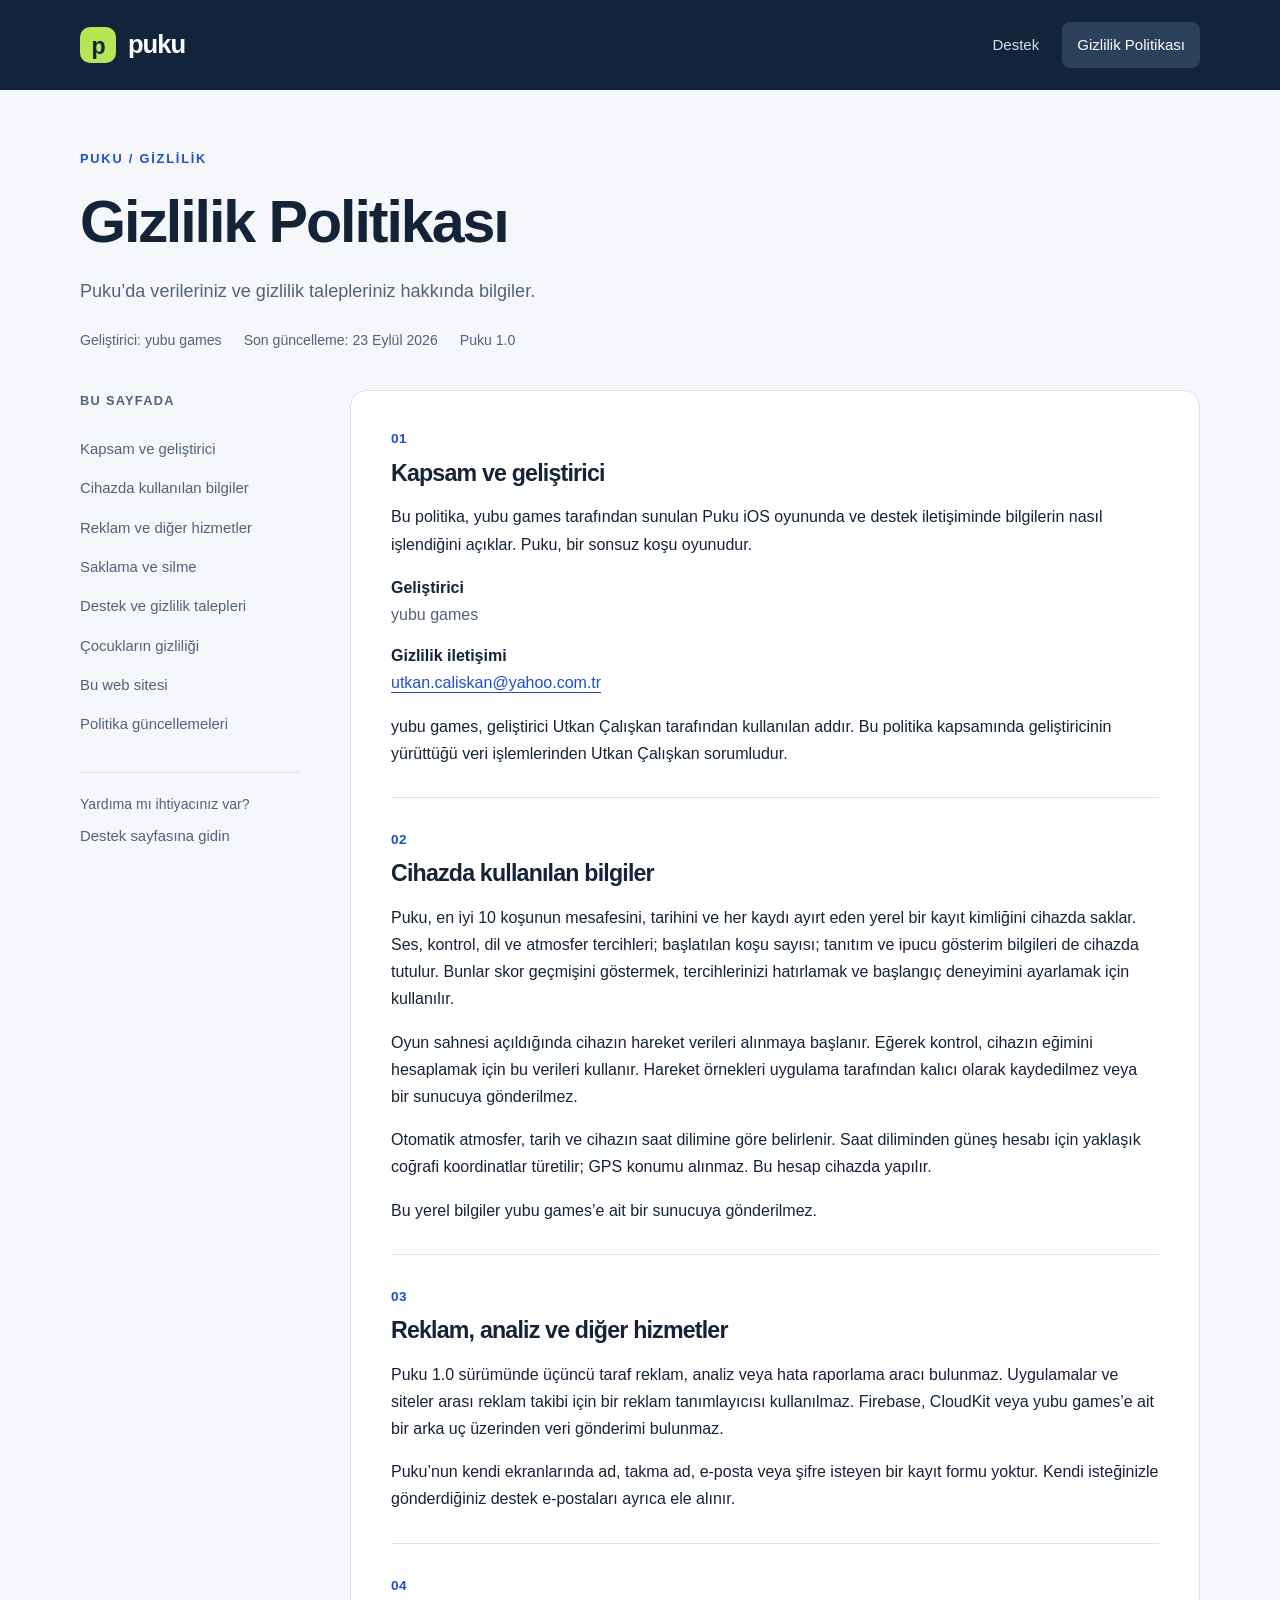
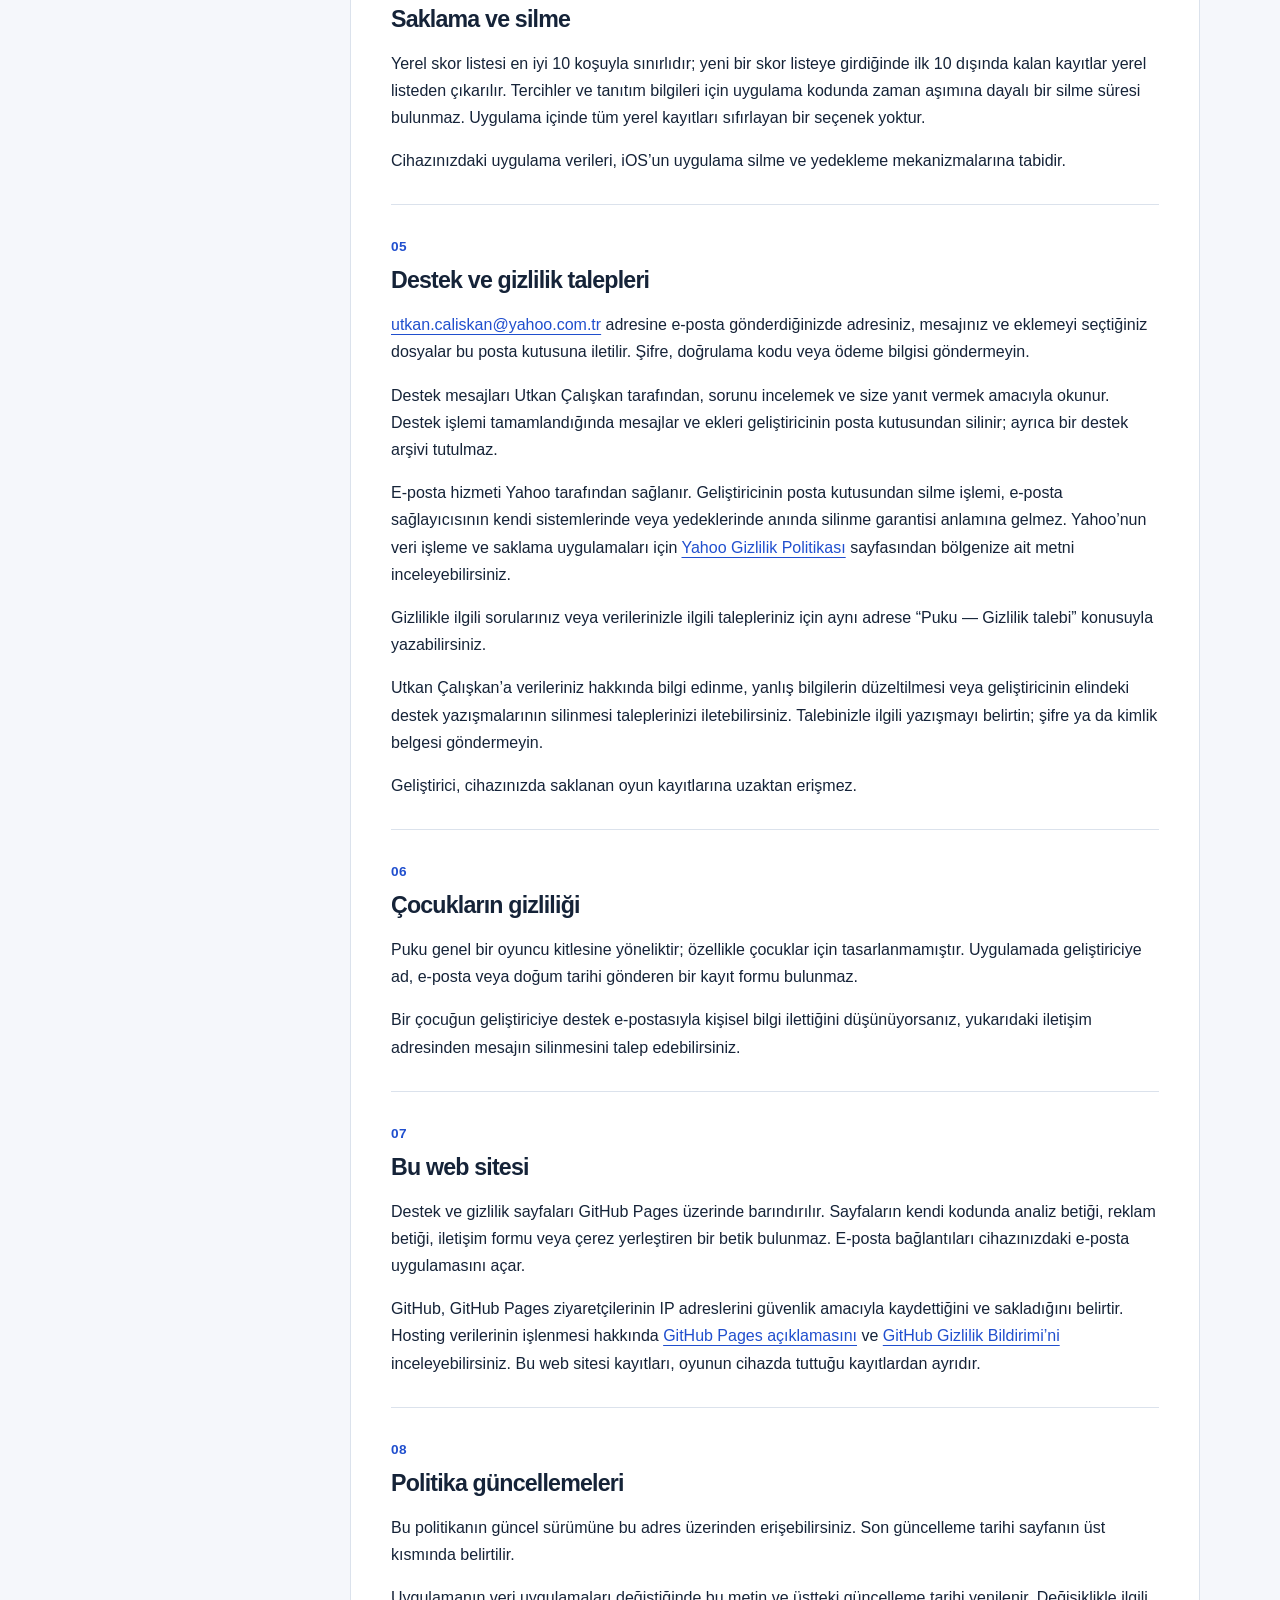
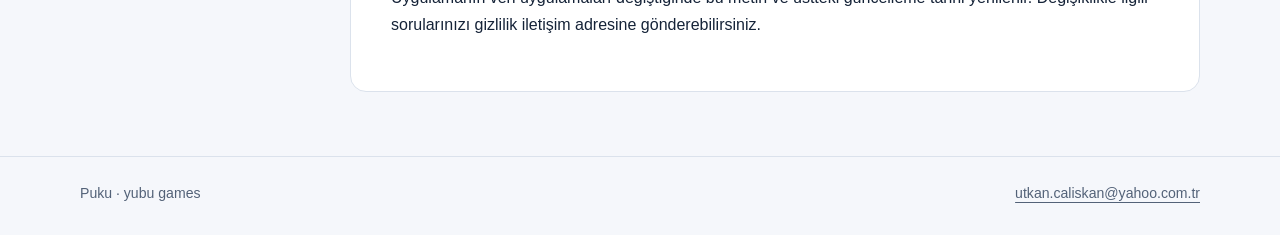
==== commit 825e7f26: "Add files via upload" ====
--- a/privacy/index.html
+++ b/privacy/index.html
@@ -3,7 +3,7 @@
 <head>
 <meta charset="utf-8">
 <meta name="viewport" content="width=device-width, initial-scale=1">
-<meta name="description" content="Puku iOS oyununun gizlilik politikası: cihazdaki bilgiler, Game Center, destek iletişimi ve veri tercihleri.">
+<meta name="description" content="Puku iOS oyununun gizlilik politikası: cihazdaki bilgiler, destek iletişimi ve veri tercihleri.">
 <meta name="theme-color" content="#11243c">
 <title>Gizlilik Politikası | Puku · yubu games</title>
 <link rel="icon" type="image/svg+xml" href="data:image/svg+xml,%3Csvg%20xmlns%3D%22http%3A%2F%2Fwww.w3.org%2F2000%2Fsvg%22%20viewBox%3D%220%200%2064%2064%22%3E%3Crect%20width%3D%2264%22%20height%3D%2264%22%20rx%3D%2216%22%20fill%3D%22%2311243c%22%2F%3E%3Ctext%20x%3D%2232%22%20y%3D%2247%22%20text-anchor%3D%22middle%22%20font-family%3D%22sans-serif%22%20font-size%3D%2245%22%20font-weight%3D%22700%22%20fill%3D%22%23b6e655%22%3Ep%3C%2Ftext%3E%3C%2Fsvg%3E">
@@ -15,27 +15,23 @@
 <a class="brand" href="../support/" aria-label="Puku destek"><span class="brand-mark" aria-hidden="true">p</span>puku</a>
 <nav class="nav" aria-label="Ana menü"><a href="../support/">Destek</a><a href="../privacy/" aria-current="page">Gizlilik Politikası</a></nav>
 </div></header>
-<main id="main" class="shell" tabindex="-1"><div class="intro"><p class="eyebrow">Puku / Gizlilik</p><h1>Gizlilik Politikası</h1><p class="lead">Puku’da verileriniz, dünya sıralaması ve gizlilik talepleriniz hakkında bilgiler.</p><div class="meta"><span>Geliştirici: yubu games</span><span>Son güncelleme: <time datetime="2026-09-22">22 Eylül 2026</time></span><span>Puku 1.0</span></div></div>
-<div class="layout"><aside class="toc"><p class="toc-title">BU SAYFADA</p><nav aria-label="Gizlilik politikası bölümleri"><a href="#kapsam">Kapsam ve geliştirici</a><a href="#veriler">Cihazda kullanılan bilgiler</a><a href="#siralama">Game Center ve sıralama</a><a href="#hizmetler">Reklam ve diğer hizmetler</a><a href="#saklama">Saklama ve silme</a><a href="#tercihler">Destek ve gizlilik talepleri</a><a href="#cocuklar">Çocukların gizliliği</a><a href="#web">Bu web sitesi</a><a href="#degisiklikler">Politika güncellemeleri</a></nav><p class="aside-note">Yardıma mı ihtiyacınız var?<br><a href="../support/">Destek sayfasına gidin</a></p></aside><article class="document" aria-label="Gizlilik politikası metni"><section id="kapsam"><span class="section-number" aria-hidden="true">01</span><h2>Kapsam ve geliştirici</h2><p>Bu politika, yubu games tarafından sunulan Puku iOS oyununda ve destek iletişiminde bilgilerin nasıl işlendiğini açıklar. Puku, dünya sıralaması (leaderboard) özelliği bulunan bir sonsuz koşu oyunudur.</p><dl><dt>Geliştirici</dt><dd>yubu games</dd><dt>Gizlilik iletişimi</dt><dd><a class="contact-link" href="mailto:utkan.caliskan@yahoo.com.tr">utkan.caliskan@yahoo.com.tr</a></dd></dl><p>yubu games, geliştirici Utkan Çalışkan tarafından kullanılan addır. Bu politika kapsamında geliştiricinin yürüttüğü veri işlemlerinden Utkan Çalışkan sorumludur.</p></section><section id="veriler"><span class="section-number" aria-hidden="true">02</span><h2>Cihazda kullanılan bilgiler</h2><p>Puku, en iyi 10 koşunun mesafesini, tarihini ve her kaydı ayırt eden yerel bir kayıt kimliğini cihazda saklar. Ses, kontrol, dil ve atmosfer tercihleri; başlatılan koşu sayısı; tanıtım ve ipucu gösterim bilgileri de cihazda tutulur. Bunlar skor geçmişini göstermek, tercihlerinizi hatırlamak ve başlangıç deneyimini ayarlamak için kullanılır.</p>
+<main id="main" class="shell" tabindex="-1"><div class="intro"><p class="eyebrow">Puku / Gizlilik</p><h1>Gizlilik Politikası</h1><p class="lead">Puku’da verileriniz ve gizlilik talepleriniz hakkında bilgiler.</p><div class="meta"><span>Geliştirici: yubu games</span><span>Son güncelleme: <time datetime="2026-09-23">23 Eylül 2026</time></span><span>Puku 1.0</span></div></div>
+<div class="layout"><aside class="toc"><p class="toc-title">BU SAYFADA</p><nav aria-label="Gizlilik politikası bölümleri"><a href="#kapsam">Kapsam ve geliştirici</a><a href="#veriler">Cihazda kullanılan bilgiler</a><a href="#hizmetler">Reklam ve diğer hizmetler</a><a href="#saklama">Saklama ve silme</a><a href="#tercihler">Destek ve gizlilik talepleri</a><a href="#cocuklar">Çocukların gizliliği</a><a href="#web">Bu web sitesi</a><a href="#degisiklikler">Politika güncellemeleri</a></nav><p class="aside-note">Yardıma mı ihtiyacınız var?<br><a href="../support/">Destek sayfasına gidin</a></p></aside><article class="document" aria-label="Gizlilik politikası metni"><section id="kapsam"><span class="section-number" aria-hidden="true">01</span><h2>Kapsam ve geliştirici</h2><p>Bu politika, yubu games tarafından sunulan Puku iOS oyununda ve destek iletişiminde bilgilerin nasıl işlendiğini açıklar. Puku, bir sonsuz koşu oyunudur.</p><dl><dt>Geliştirici</dt><dd>yubu games</dd><dt>Gizlilik iletişimi</dt><dd><a class="contact-link" href="mailto:utkan.caliskan@yahoo.com.tr">utkan.caliskan@yahoo.com.tr</a></dd></dl><p>yubu games, geliştirici Utkan Çalışkan tarafından kullanılan addır. Bu politika kapsamında geliştiricinin yürüttüğü veri işlemlerinden Utkan Çalışkan sorumludur.</p></section><section id="veriler"><span class="section-number" aria-hidden="true">02</span><h2>Cihazda kullanılan bilgiler</h2><p>Puku, en iyi 10 koşunun mesafesini, tarihini ve her kaydı ayırt eden yerel bir kayıt kimliğini cihazda saklar. Ses, kontrol, dil ve atmosfer tercihleri; başlatılan koşu sayısı; tanıtım ve ipucu gösterim bilgileri de cihazda tutulur. Bunlar skor geçmişini göstermek, tercihlerinizi hatırlamak ve başlangıç deneyimini ayarlamak için kullanılır.</p>
 <p>Oyun sahnesi açıldığında cihazın hareket verileri alınmaya başlanır. Eğerek kontrol, cihazın eğimini hesaplamak için bu verileri kullanır. Hareket örnekleri uygulama tarafından kalıcı olarak kaydedilmez veya bir sunucuya gönderilmez.</p>
 <p>Otomatik atmosfer, tarih ve cihazın saat dilimine göre belirlenir. Saat diliminden güneş hesabı için yaklaşık coğrafi koordinatlar türetilir; GPS konumu alınmaz. Bu hesap cihazda yapılır.</p>
-<p>Bu yerel bilgiler yubu games’e ait bir sunucuya gönderilmez. Game Center’a skor gönderimi aşağıda ayrıca açıklanmıştır.</p>
-</section><section id="siralama"><span class="section-number" aria-hidden="true">03</span><h2>Game Center ve dünya sıralaması</h2><p>Puku, Apple’ın Game Center hizmetine bağlanmak için uygulama açılışında kimlik doğrulama işlemini başlatır. Apple’ın giriş ekranı görüntülenebilir. Oynamak için Puku’ya ait ayrı bir hesap oluşturmanız gerekmez.</p>
-<p>Game Center girişi başarılıysa, sıfırdan büyük bir skorla biten koşunun mesafesi, mevcut Game Center oyuncusuyla ilişkilendirilerek Apple’ın skor tablosuna gönderilmek üzere iletilir. Giriş başarılı değilse uygulamanın skor gönderme çağrısı yapılmaz. Game Center veya skor tablosu kullanılamıyorsa bu işlemler başarısız olabilir.</p>
-<p>Dünya sıralaması Apple’ın Game Center ekranında gösterilir. Apple, Game Center takma adının, avatarının ve skorlarının diğer Game Center kullanıcılarına görünür olduğunu belirtir. Apple’ın bu hizmetteki veri kullanımı, saklama ve paylaşım açıklamaları için <a href="https://www.apple.com/legal/privacy/data/en/game-center/">Game Center ve Gizlilik</a> metnini inceleyebilirsiniz.</p>
-<p>Game Center oturumunuzu ve paylaşım tercihlerinizi cihazınızın Game Center ayarlarından yönetebilirsiniz. Uygulama, Game Center kimlik bilgilerinizi ayrı bir Puku hesabına kopyalamaz.</p>
-</section><section id="hizmetler"><span class="section-number" aria-hidden="true">04</span><h2>Reklam, analiz ve diğer hizmetler</h2><p>Puku 1.0 sürümünde üçüncü taraf reklam, analiz veya hata raporlama aracı bulunmaz. Uygulamalar ve siteler arası reklam takibi için bir reklam tanımlayıcısı kullanılmaz. Firebase, CloudKit veya yubu games’e ait bir arka uç üzerinden veri gönderimi bulunmaz.</p>
-<p>Puku’nun kendi ekranlarında ad, takma ad, e-posta veya şifre isteyen bir kayıt formu yoktur. Apple’ın Game Center arayüzü ve kendi isteğinizle gönderdiğiniz destek e-postaları bundan ayrıdır.</p>
-</section><section id="saklama"><span class="section-number" aria-hidden="true">05</span><h2>Saklama ve silme</h2><p>Yerel skor listesi en iyi 10 koşuyla sınırlıdır; yeni bir skor listeye girdiğinde ilk 10 dışında kalan kayıtlar yerel listeden çıkarılır. Tercihler ve tanıtım bilgileri için uygulama kodunda zaman aşımına dayalı bir silme süresi bulunmaz. Uygulama içinde tüm yerel kayıtları sıfırlayan bir seçenek yoktur.</p>
-<p>Cihazınızdaki uygulama verileri, iOS’un uygulama silme ve yedekleme mekanizmalarına tabidir. Uygulamayı silmek, Apple’ın Game Center’da tuttuğu bilgilerin de silindiği anlamına gelmez. Apple’daki verileriniz için <a href="https://www.apple.com/legal/privacy/data/en/game-center/">Game Center’ın saklama açıklamalarını</a> ve <a href="https://privacy.apple.com/">Apple Veri ve Gizlilik</a> seçeneklerini inceleyin.</p>
-</section><section id="tercihler"><span class="section-number" aria-hidden="true">06</span><h2>Destek ve gizlilik talepleri</h2><p><a class="contact-link" href="mailto:utkan.caliskan@yahoo.com.tr">utkan.caliskan@yahoo.com.tr</a> adresine e-posta gönderdiğinizde adresiniz, mesajınız ve eklemeyi seçtiğiniz dosyalar bu posta kutusuna iletilir. Şifre, doğrulama kodu veya ödeme bilgisi göndermeyin.</p>
+<p>Bu yerel bilgiler yubu games’e ait bir sunucuya gönderilmez.</p>
+</section><section id="hizmetler"><span class="section-number" aria-hidden="true">03</span><h2>Reklam, analiz ve diğer hizmetler</h2><p>Puku 1.0 sürümünde üçüncü taraf reklam, analiz veya hata raporlama aracı bulunmaz. Uygulamalar ve siteler arası reklam takibi için bir reklam tanımlayıcısı kullanılmaz. Firebase, CloudKit veya yubu games’e ait bir arka uç üzerinden veri gönderimi bulunmaz.</p>
+<p>Puku’nun kendi ekranlarında ad, takma ad, e-posta veya şifre isteyen bir kayıt formu yoktur. Kendi isteğinizle gönderdiğiniz destek e-postaları ayrıca ele alınır.</p>
+</section><section id="saklama"><span class="section-number" aria-hidden="true">04</span><h2>Saklama ve silme</h2><p>Yerel skor listesi en iyi 10 koşuyla sınırlıdır; yeni bir skor listeye girdiğinde ilk 10 dışında kalan kayıtlar yerel listeden çıkarılır. Tercihler ve tanıtım bilgileri için uygulama kodunda zaman aşımına dayalı bir silme süresi bulunmaz. Uygulama içinde tüm yerel kayıtları sıfırlayan bir seçenek yoktur.</p>
+<p>Cihazınızdaki uygulama verileri, iOS’un uygulama silme ve yedekleme mekanizmalarına tabidir.</p>
+</section><section id="tercihler"><span class="section-number" aria-hidden="true">05</span><h2>Destek ve gizlilik talepleri</h2><p><a class="contact-link" href="mailto:utkan.caliskan@yahoo.com.tr">utkan.caliskan@yahoo.com.tr</a> adresine e-posta gönderdiğinizde adresiniz, mesajınız ve eklemeyi seçtiğiniz dosyalar bu posta kutusuna iletilir. Şifre, doğrulama kodu veya ödeme bilgisi göndermeyin.</p>
 <p>Destek mesajları Utkan Çalışkan tarafından, sorunu incelemek ve size yanıt vermek amacıyla okunur. Destek işlemi tamamlandığında mesajlar ve ekleri geliştiricinin posta kutusundan silinir; ayrıca bir destek arşivi tutulmaz.</p>
 <p>E-posta hizmeti Yahoo tarafından sağlanır. Geliştiricinin posta kutusundan silme işlemi, e-posta sağlayıcısının kendi sistemlerinde veya yedeklerinde anında silinme garantisi anlamına gelmez. Yahoo’nun veri işleme ve saklama uygulamaları için <a href="https://legal.yahoo.com/xw/en/yahoo/privacy/intl/index.html">Yahoo Gizlilik Politikası</a> sayfasından bölgenize ait metni inceleyebilirsiniz.</p><p>Gizlilikle ilgili sorularınız veya verilerinizle ilgili talepleriniz için aynı adrese “Puku — Gizlilik talebi” konusuyla yazabilirsiniz.</p>
 <p>Utkan Çalışkan’a verileriniz hakkında bilgi edinme, yanlış bilgilerin düzeltilmesi veya geliştiricinin elindeki destek yazışmalarının silinmesi taleplerinizi iletebilirsiniz. Talebinizle ilgili yazışmayı belirtin; şifre ya da kimlik belgesi göndermeyin.</p>
-<p>Geliştirici, cihazınızda saklanan oyun kayıtlarına uzaktan erişmez. Game Center oturumu ve Apple’ın tuttuğu veriler için cihazınızdaki Game Center ayarlarını ve Apple’ın veri ve gizlilik seçeneklerini kullanabilirsiniz. Game Center’a giriş yapmadan oyun oynayabilirsiniz; bu durumda uygulamanın skor gönderme çağrısı yapılmaz.</p></section><section id="cocuklar"><span class="section-number" aria-hidden="true">07</span><h2>Çocukların gizliliği</h2><p>Puku genel bir oyuncu kitlesine yöneliktir; özellikle çocuklar için tasarlanmamıştır. Uygulamada geliştiriciye ad, e-posta veya doğum tarihi gönderen bir kayıt formu bulunmaz. Game Center kullanımı Apple’ın hesap ve ebeveyn kontrolü ayarlarına tabidir.</p>
-<p>Bir çocuğun geliştiriciye destek e-postasıyla kişisel bilgi ilettiğini düşünüyorsanız, yukarıdaki iletişim adresinden mesajın silinmesini talep edebilirsiniz.</p></section><section id="web"><span class="section-number" aria-hidden="true">08</span><h2>Bu web sitesi</h2><p>Destek ve gizlilik sayfaları GitHub Pages üzerinde barındırılır. Sayfaların kendi kodunda analiz betiği, reklam betiği, iletişim formu veya çerez yerleştiren bir betik bulunmaz. E-posta bağlantıları cihazınızdaki e-posta uygulamasını açar.</p>
+<p>Geliştirici, cihazınızda saklanan oyun kayıtlarına uzaktan erişmez.</p></section><section id="cocuklar"><span class="section-number" aria-hidden="true">06</span><h2>Çocukların gizliliği</h2><p>Puku genel bir oyuncu kitlesine yöneliktir; özellikle çocuklar için tasarlanmamıştır. Uygulamada geliştiriciye ad, e-posta veya doğum tarihi gönderen bir kayıt formu bulunmaz.</p>
+<p>Bir çocuğun geliştiriciye destek e-postasıyla kişisel bilgi ilettiğini düşünüyorsanız, yukarıdaki iletişim adresinden mesajın silinmesini talep edebilirsiniz.</p></section><section id="web"><span class="section-number" aria-hidden="true">07</span><h2>Bu web sitesi</h2><p>Destek ve gizlilik sayfaları GitHub Pages üzerinde barındırılır. Sayfaların kendi kodunda analiz betiği, reklam betiği, iletişim formu veya çerez yerleştiren bir betik bulunmaz. E-posta bağlantıları cihazınızdaki e-posta uygulamasını açar.</p>
 <p>GitHub, GitHub Pages ziyaretçilerinin IP adreslerini güvenlik amacıyla kaydettiğini ve sakladığını belirtir. Hosting verilerinin işlenmesi hakkında <a href="https://docs.github.com/en/pages/getting-started-with-github-pages/what-is-github-pages">GitHub Pages açıklamasını</a> ve <a href="https://docs.github.com/en/site-policy/privacy-policies/github-general-privacy-statement">GitHub Gizlilik Bildirimi’ni</a> inceleyebilirsiniz. Bu web sitesi kayıtları, oyunun cihazda tuttuğu kayıtlardan ayrıdır.</p>
-</section><section id="degisiklikler"><span class="section-number" aria-hidden="true">09</span><h2>Politika güncellemeleri</h2><p>Bu politikanın güncel sürümüne bu adres üzerinden erişebilirsiniz. Son güncelleme tarihi sayfanın üst kısmında belirtilir.</p><p>Uygulamanın veri uygulamaları değiştiğinde bu metin ve üstteki güncelleme tarihi yenilenir. Değişiklikle ilgili sorularınızı gizlilik iletişim adresine gönderebilirsiniz.</p></section></article></div></main>
+</section><section id="degisiklikler"><span class="section-number" aria-hidden="true">08</span><h2>Politika güncellemeleri</h2><p>Bu politikanın güncel sürümüne bu adres üzerinden erişebilirsiniz. Son güncelleme tarihi sayfanın üst kısmında belirtilir.</p><p>Uygulamanın veri uygulamaları değiştiğinde bu metin ve üstteki güncelleme tarihi yenilenir. Değişiklikle ilgili sorularınızı gizlilik iletişim adresine gönderebilirsiniz.</p></section></article></div></main>
 <footer class="footer"><div class="shell footer-inner"><p>Puku <span aria-hidden="true">·</span> yubu games</p><a class="contact-link" href="mailto:utkan.caliskan@yahoo.com.tr">utkan.caliskan@yahoo.com.tr</a></div></footer>
 </body>
 </html>
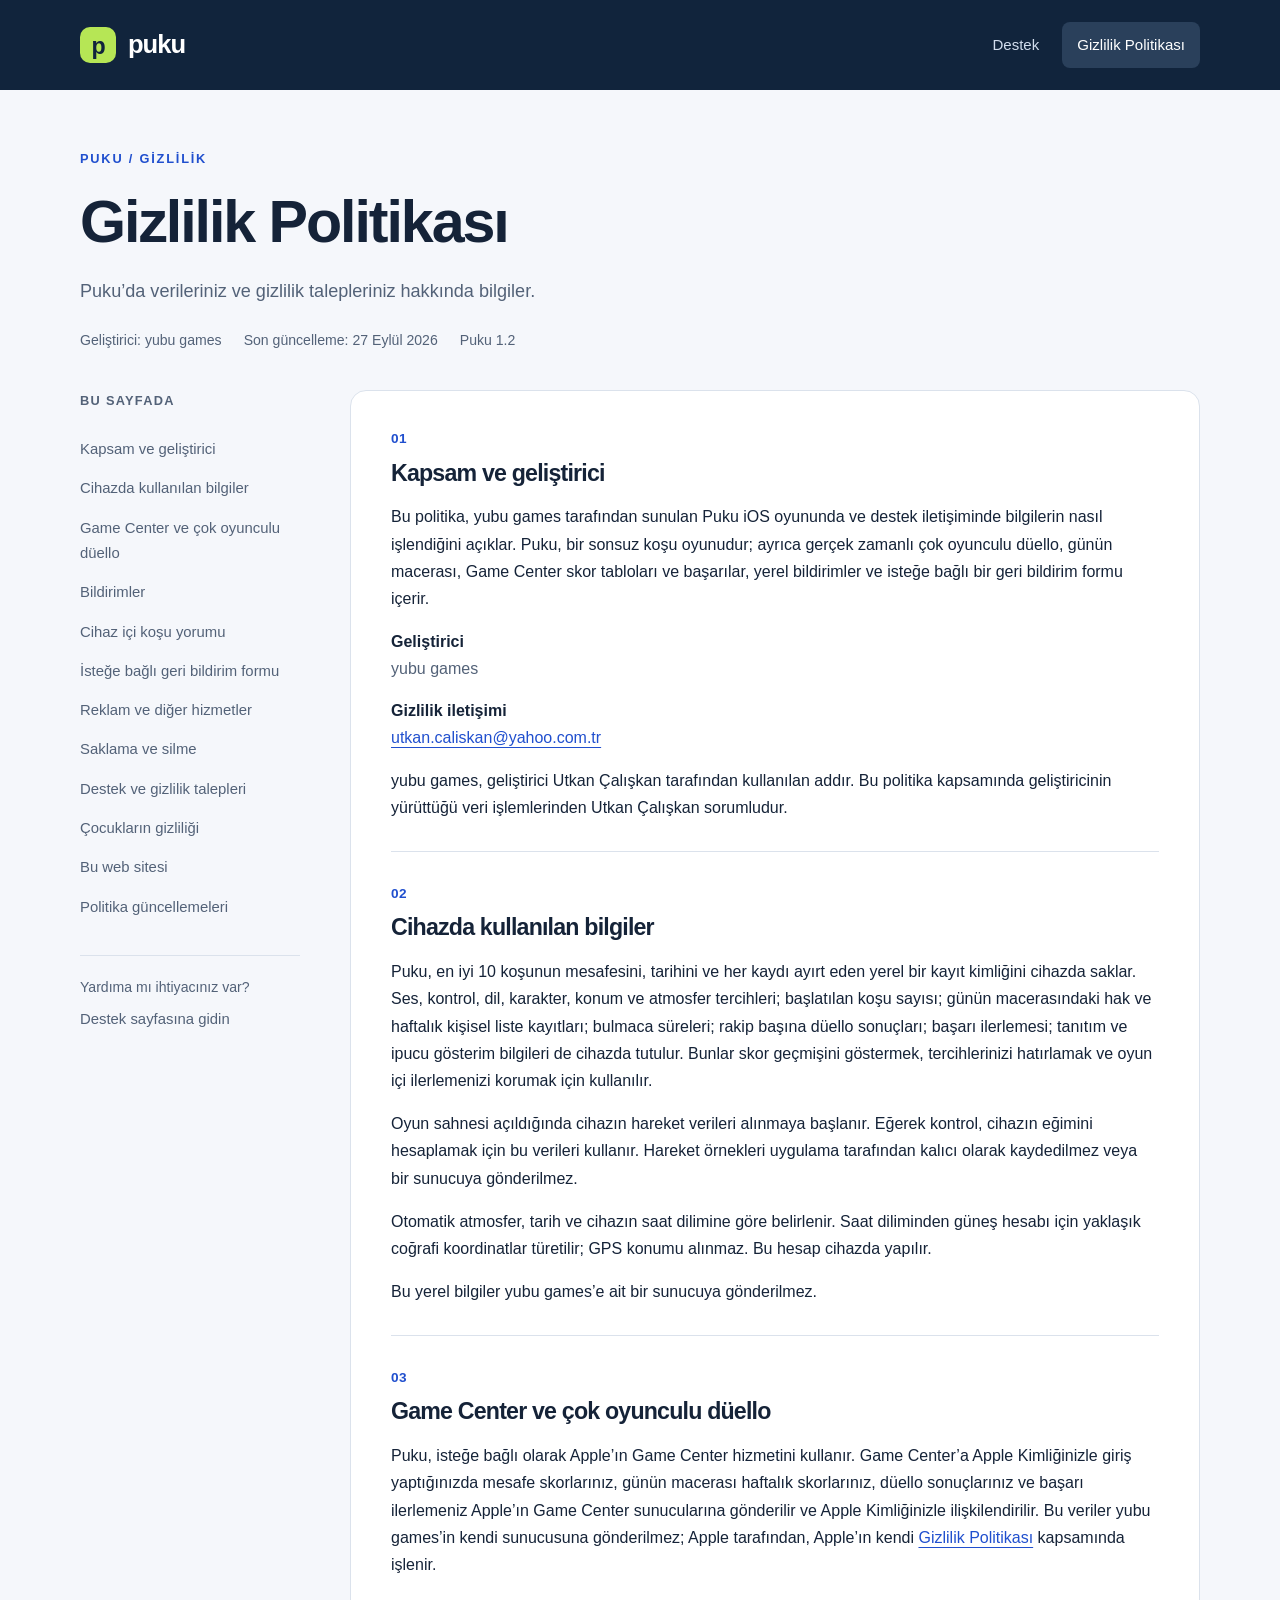
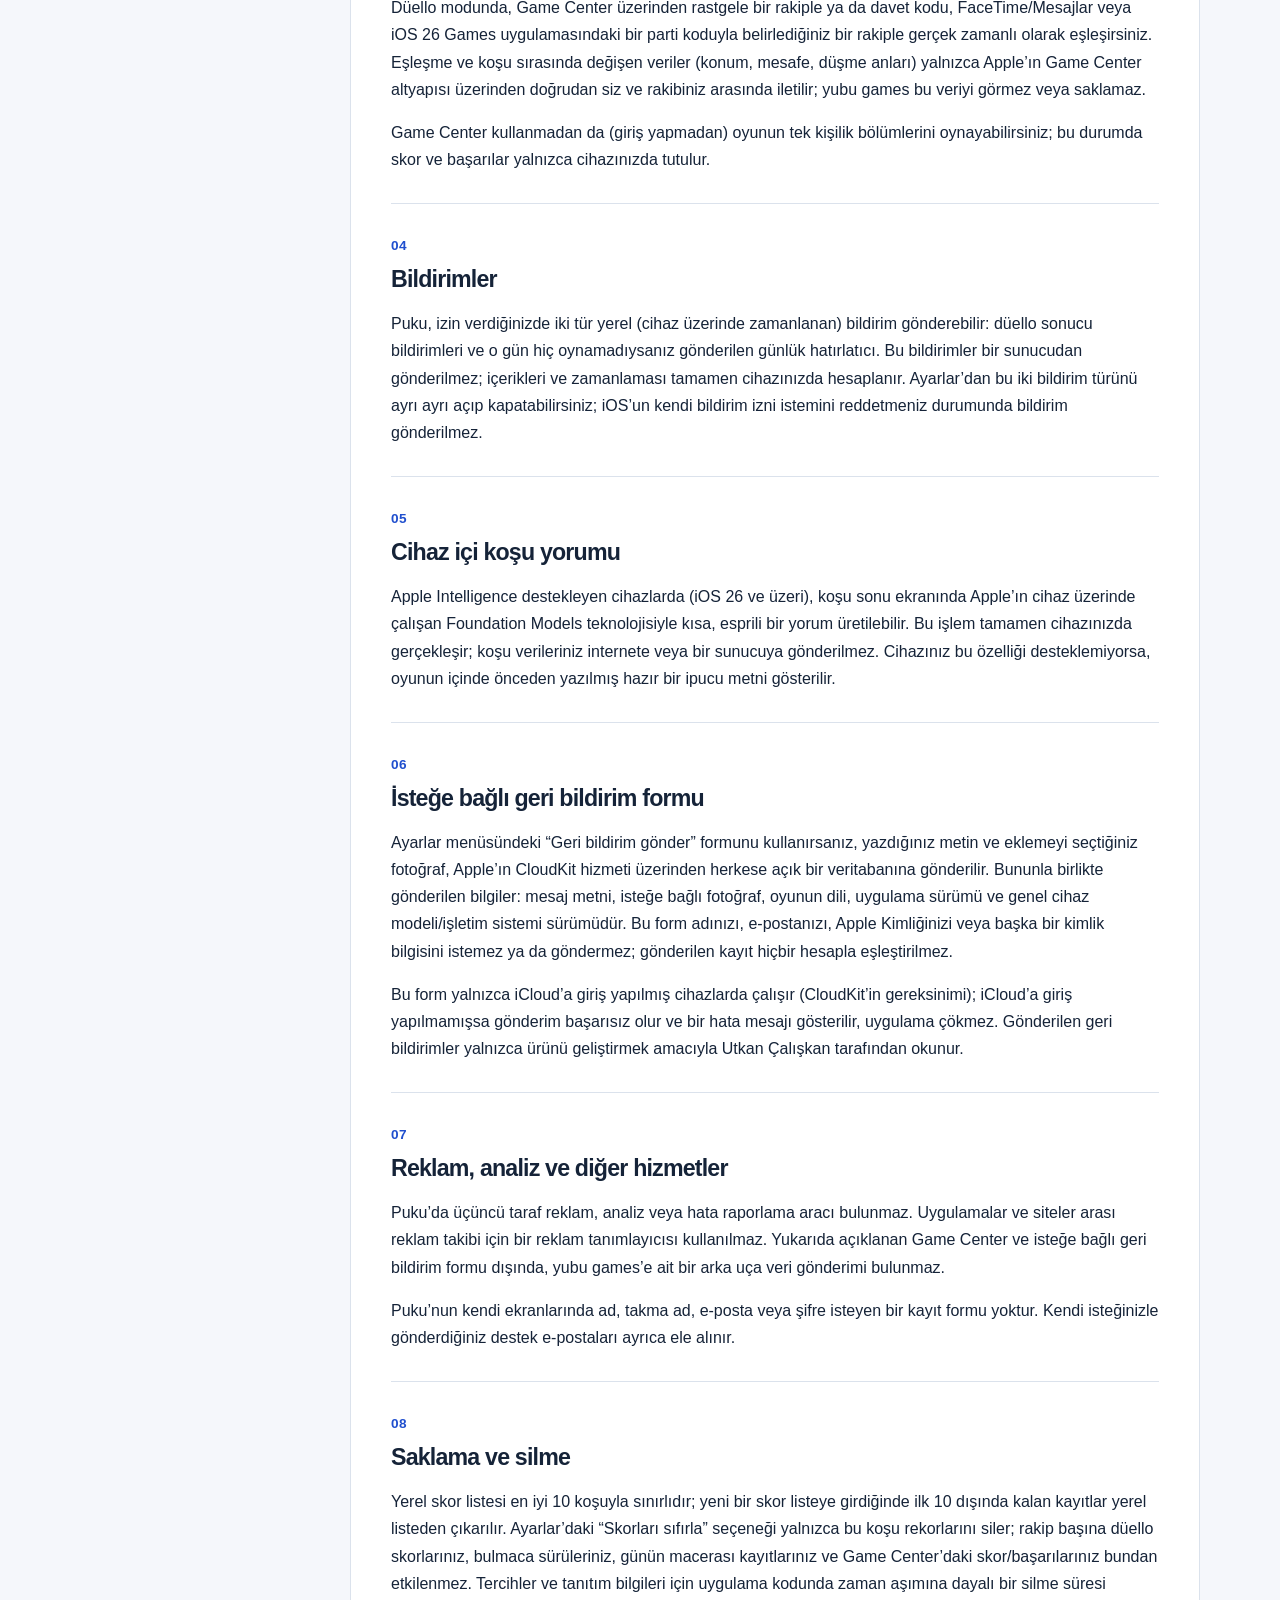
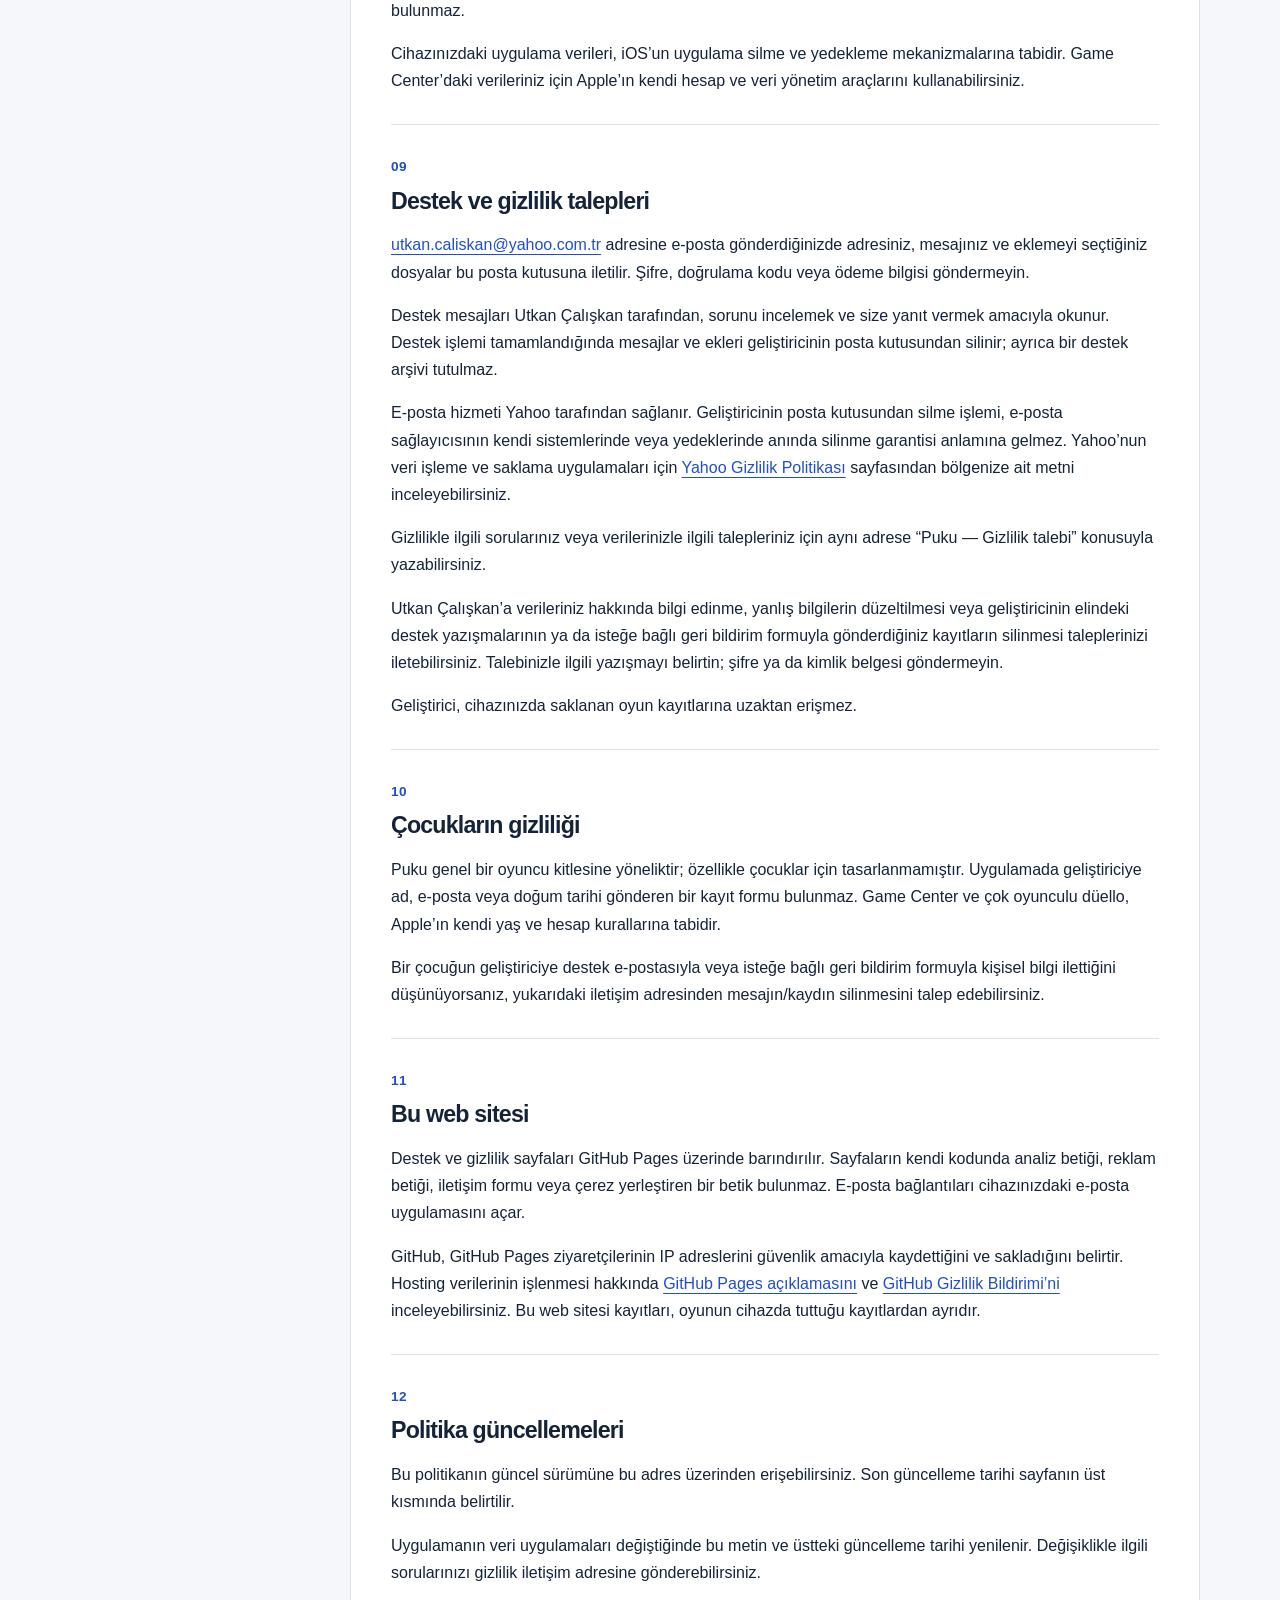
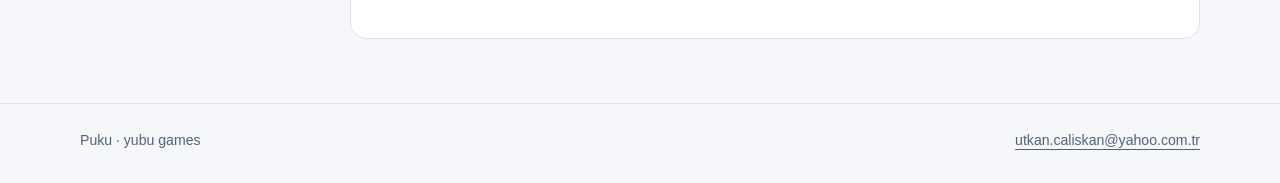
==== commit 501bf6a1: "Add files via upload" ====
--- a/privacy/index.html
+++ b/privacy/index.html
@@ -3,7 +3,7 @@
 <head>
 <meta charset="utf-8">
 <meta name="viewport" content="width=device-width, initial-scale=1">
-<meta name="description" content="Puku iOS oyununun gizlilik politikası: cihazdaki bilgiler, destek iletişimi ve veri tercihleri.">
+<meta name="description" content="Puku iOS oyununun gizlilik politikası: cihazdaki bilgiler, Game Center, çok oyunculu düello, bildirimler, isteğe bağlı geri bildirim formu ve veri tercihleri.">
 <meta name="theme-color" content="#11243c">
 <title>Gizlilik Politikası | Puku · yubu games</title>
 <link rel="icon" type="image/svg+xml" href="data:image/svg+xml,%3Csvg%20xmlns%3D%22http%3A%2F%2Fwww.w3.org%2F2000%2Fsvg%22%20viewBox%3D%220%200%2064%2064%22%3E%3Crect%20width%3D%2264%22%20height%3D%2264%22%20rx%3D%2216%22%20fill%3D%22%2311243c%22%2F%3E%3Ctext%20x%3D%2232%22%20y%3D%2247%22%20text-anchor%3D%22middle%22%20font-family%3D%22sans-serif%22%20font-size%3D%2245%22%20font-weight%3D%22700%22%20fill%3D%22%23b6e655%22%3Ep%3C%2Ftext%3E%3C%2Fsvg%3E">
@@ -15,23 +15,52 @@
 <a class="brand" href="../support/" aria-label="Puku destek"><span class="brand-mark" aria-hidden="true">p</span>puku</a>
 <nav class="nav" aria-label="Ana menü"><a href="../support/">Destek</a><a href="../privacy/" aria-current="page">Gizlilik Politikası</a></nav>
 </div></header>
-<main id="main" class="shell" tabindex="-1"><div class="intro"><p class="eyebrow">Puku / Gizlilik</p><h1>Gizlilik Politikası</h1><p class="lead">Puku’da verileriniz ve gizlilik talepleriniz hakkında bilgiler.</p><div class="meta"><span>Geliştirici: yubu games</span><span>Son güncelleme: <time datetime="2026-09-23">23 Eylül 2026</time></span><span>Puku 1.0</span></div></div>
-<div class="layout"><aside class="toc"><p class="toc-title">BU SAYFADA</p><nav aria-label="Gizlilik politikası bölümleri"><a href="#kapsam">Kapsam ve geliştirici</a><a href="#veriler">Cihazda kullanılan bilgiler</a><a href="#hizmetler">Reklam ve diğer hizmetler</a><a href="#saklama">Saklama ve silme</a><a href="#tercihler">Destek ve gizlilik talepleri</a><a href="#cocuklar">Çocukların gizliliği</a><a href="#web">Bu web sitesi</a><a href="#degisiklikler">Politika güncellemeleri</a></nav><p class="aside-note">Yardıma mı ihtiyacınız var?<br><a href="../support/">Destek sayfasına gidin</a></p></aside><article class="document" aria-label="Gizlilik politikası metni"><section id="kapsam"><span class="section-number" aria-hidden="true">01</span><h2>Kapsam ve geliştirici</h2><p>Bu politika, yubu games tarafından sunulan Puku iOS oyununda ve destek iletişiminde bilgilerin nasıl işlendiğini açıklar. Puku, bir sonsuz koşu oyunudur.</p><dl><dt>Geliştirici</dt><dd>yubu games</dd><dt>Gizlilik iletişimi</dt><dd><a class="contact-link" href="mailto:utkan.caliskan@yahoo.com.tr">utkan.caliskan@yahoo.com.tr</a></dd></dl><p>yubu games, geliştirici Utkan Çalışkan tarafından kullanılan addır. Bu politika kapsamında geliştiricinin yürüttüğü veri işlemlerinden Utkan Çalışkan sorumludur.</p></section><section id="veriler"><span class="section-number" aria-hidden="true">02</span><h2>Cihazda kullanılan bilgiler</h2><p>Puku, en iyi 10 koşunun mesafesini, tarihini ve her kaydı ayırt eden yerel bir kayıt kimliğini cihazda saklar. Ses, kontrol, dil ve atmosfer tercihleri; başlatılan koşu sayısı; tanıtım ve ipucu gösterim bilgileri de cihazda tutulur. Bunlar skor geçmişini göstermek, tercihlerinizi hatırlamak ve başlangıç deneyimini ayarlamak için kullanılır.</p>
+<main id="main" class="shell" tabindex="-1"><div class="intro"><p class="eyebrow">Puku / Gizlilik</p><h1>Gizlilik Politikası</h1><p class="lead">Puku’da verileriniz ve gizlilik talepleriniz hakkında bilgiler.</p><div class="meta"><span>Geliştirici: yubu games</span><span>Son güncelleme: <time datetime="2026-09-27">27 Eylül 2026</time></span><span>Puku 1.2</span></div></div>
+<div class="layout"><aside class="toc"><p class="toc-title">BU SAYFADA</p><nav aria-label="Gizlilik politikası bölümleri"><a href="#kapsam">Kapsam ve geliştirici</a><a href="#veriler">Cihazda kullanılan bilgiler</a><a href="#gamecenter">Game Center ve çok oyunculu düello</a><a href="#bildirimler">Bildirimler</a><a href="#oneri">Cihaz içi koşu yorumu</a><a href="#geribildirim">İsteğe bağlı geri bildirim formu</a><a href="#hizmetler">Reklam ve diğer hizmetler</a><a href="#saklama">Saklama ve silme</a><a href="#tercihler">Destek ve gizlilik talepleri</a><a href="#cocuklar">Çocukların gizliliği</a><a href="#web">Bu web sitesi</a><a href="#degisiklikler">Politika güncellemeleri</a></nav><p class="aside-note">Yardıma mı ihtiyacınız var?<br><a href="../support/">Destek sayfasına gidin</a></p></aside><article class="document" aria-label="Gizlilik politikası metni">
+
+<section id="kapsam"><span class="section-number" aria-hidden="true">01</span><h2>Kapsam ve geliştirici</h2><p>Bu politika, yubu games tarafından sunulan Puku iOS oyununda ve destek iletişiminde bilgilerin nasıl işlendiğini açıklar. Puku, bir sonsuz koşu oyunudur; ayrıca gerçek zamanlı çok oyunculu düello, günün macerası, Game Center skor tabloları ve başarılar, yerel bildirimler ve isteğe bağlı bir geri bildirim formu içerir.</p><dl><dt>Geliştirici</dt><dd>yubu games</dd><dt>Gizlilik iletişimi</dt><dd><a class="contact-link" href="mailto:utkan.caliskan@yahoo.com.tr">utkan.caliskan@yahoo.com.tr</a></dd></dl><p>yubu games, geliştirici Utkan Çalışkan tarafından kullanılan addır. Bu politika kapsamında geliştiricinin yürüttüğü veri işlemlerinden Utkan Çalışkan sorumludur.</p></section>
+
+<section id="veriler"><span class="section-number" aria-hidden="true">02</span><h2>Cihazda kullanılan bilgiler</h2><p>Puku, en iyi 10 koşunun mesafesini, tarihini ve her kaydı ayırt eden yerel bir kayıt kimliğini cihazda saklar. Ses, kontrol, dil, karakter, konum ve atmosfer tercihleri; başlatılan koşu sayısı; günün macerasındaki hak ve haftalık kişisel liste kayıtları; bulmaca süreleri; rakip başına düello sonuçları; başarı ilerlemesi; tanıtım ve ipucu gösterim bilgileri de cihazda tutulur. Bunlar skor geçmişini göstermek, tercihlerinizi hatırlamak ve oyun içi ilerlemenizi korumak için kullanılır.</p>
 <p>Oyun sahnesi açıldığında cihazın hareket verileri alınmaya başlanır. Eğerek kontrol, cihazın eğimini hesaplamak için bu verileri kullanır. Hareket örnekleri uygulama tarafından kalıcı olarak kaydedilmez veya bir sunucuya gönderilmez.</p>
 <p>Otomatik atmosfer, tarih ve cihazın saat dilimine göre belirlenir. Saat diliminden güneş hesabı için yaklaşık coğrafi koordinatlar türetilir; GPS konumu alınmaz. Bu hesap cihazda yapılır.</p>
 <p>Bu yerel bilgiler yubu games’e ait bir sunucuya gönderilmez.</p>
-</section><section id="hizmetler"><span class="section-number" aria-hidden="true">03</span><h2>Reklam, analiz ve diğer hizmetler</h2><p>Puku 1.0 sürümünde üçüncü taraf reklam, analiz veya hata raporlama aracı bulunmaz. Uygulamalar ve siteler arası reklam takibi için bir reklam tanımlayıcısı kullanılmaz. Firebase, CloudKit veya yubu games’e ait bir arka uç üzerinden veri gönderimi bulunmaz.</p>
+</section>
+
+<section id="gamecenter"><span class="section-number" aria-hidden="true">03</span><h2>Game Center ve çok oyunculu düello</h2><p>Puku, isteğe bağlı olarak Apple’ın Game Center hizmetini kullanır. Game Center’a Apple Kimliğinizle giriş yaptığınızda mesafe skorlarınız, günün macerası haftalık skorlarınız, düello sonuçlarınız ve başarı ilerlemeniz Apple’ın Game Center sunucularına gönderilir ve Apple Kimliğinizle ilişkilendirilir. Bu veriler yubu games’in kendi sunucusuna gönderilmez; Apple tarafından, Apple’ın kendi <a href="https://www.apple.com/legal/privacy/">Gizlilik Politikası</a> kapsamında işlenir.</p>
+<p>Düello modunda, Game Center üzerinden rastgele bir rakiple ya da davet kodu, FaceTime/Mesajlar veya iOS 26 Games uygulamasındaki bir parti koduyla belirlediğiniz bir rakiple gerçek zamanlı olarak eşleşirsiniz. Eşleşme ve koşu sırasında değişen veriler (konum, mesafe, düşme anları) yalnızca Apple’ın Game Center altyapısı üzerinden doğrudan siz ve rakibiniz arasında iletilir; yubu games bu veriyi görmez veya saklamaz.</p>
+<p>Game Center kullanmadan da (giriş yapmadan) oyunun tek kişilik bölümlerini oynayabilirsiniz; bu durumda skor ve başarılar yalnızca cihazınızda tutulur.</p>
+</section>
+
+<section id="bildirimler"><span class="section-number" aria-hidden="true">04</span><h2>Bildirimler</h2><p>Puku, izin verdiğinizde iki tür yerel (cihaz üzerinde zamanlanan) bildirim gönderebilir: düello sonucu bildirimleri ve o gün hiç oynamadıysanız gönderilen günlük hatırlatıcı. Bu bildirimler bir sunucudan gönderilmez; içerikleri ve zamanlaması tamamen cihazınızda hesaplanır. Ayarlar’dan bu iki bildirim türünü ayrı ayrı açıp kapatabilirsiniz; iOS’un kendi bildirim izni istemini reddetmeniz durumunda bildirim gönderilmez.</p></section>
+
+<section id="oneri"><span class="section-number" aria-hidden="true">05</span><h2>Cihaz içi koşu yorumu</h2><p>Apple Intelligence destekleyen cihazlarda (iOS 26 ve üzeri), koşu sonu ekranında Apple’ın cihaz üzerinde çalışan Foundation Models teknolojisiyle kısa, esprili bir yorum üretilebilir. Bu işlem tamamen cihazınızda gerçekleşir; koşu verileriniz internete veya bir sunucuya gönderilmez. Cihazınız bu özelliği desteklemiyorsa, oyunun içinde önceden yazılmış hazır bir ipucu metni gösterilir.</p></section>
+
+<section id="geribildirim"><span class="section-number" aria-hidden="true">06</span><h2>İsteğe bağlı geri bildirim formu</h2><p>Ayarlar menüsündeki “Geri bildirim gönder” formunu kullanırsanız, yazdığınız metin ve eklemeyi seçtiğiniz fotoğraf, Apple’ın CloudKit hizmeti üzerinden herkese açık bir veritabanına gönderilir. Bununla birlikte gönderilen bilgiler: mesaj metni, isteğe bağlı fotoğraf, oyunun dili, uygulama sürümü ve genel cihaz modeli/işletim sistemi sürümüdür. Bu form adınızı, e-postanızı, Apple Kimliğinizi veya başka bir kimlik bilgisini istemez ya da göndermez; gönderilen kayıt hiçbir hesapla eşleştirilmez.</p><p>Bu form yalnızca iCloud’a giriş yapılmış cihazlarda çalışır (CloudKit’in gereksinimi); iCloud’a giriş yapılmamışsa gönderim başarısız olur ve bir hata mesajı gösterilir, uygulama çökmez. Gönderilen geri bildirimler yalnızca ürünü geliştirmek amacıyla Utkan Çalışkan tarafından okunur.</p></section>
+
+<section id="hizmetler"><span class="section-number" aria-hidden="true">07</span><h2>Reklam, analiz ve diğer hizmetler</h2><p>Puku’da üçüncü taraf reklam, analiz veya hata raporlama aracı bulunmaz. Uygulamalar ve siteler arası reklam takibi için bir reklam tanımlayıcısı kullanılmaz. Yukarıda açıklanan Game Center ve isteğe bağlı geri bildirim formu dışında, yubu games’e ait bir arka uça veri gönderimi bulunmaz.</p>
 <p>Puku’nun kendi ekranlarında ad, takma ad, e-posta veya şifre isteyen bir kayıt formu yoktur. Kendi isteğinizle gönderdiğiniz destek e-postaları ayrıca ele alınır.</p>
-</section><section id="saklama"><span class="section-number" aria-hidden="true">04</span><h2>Saklama ve silme</h2><p>Yerel skor listesi en iyi 10 koşuyla sınırlıdır; yeni bir skor listeye girdiğinde ilk 10 dışında kalan kayıtlar yerel listeden çıkarılır. Tercihler ve tanıtım bilgileri için uygulama kodunda zaman aşımına dayalı bir silme süresi bulunmaz. Uygulama içinde tüm yerel kayıtları sıfırlayan bir seçenek yoktur.</p>
-<p>Cihazınızdaki uygulama verileri, iOS’un uygulama silme ve yedekleme mekanizmalarına tabidir.</p>
-</section><section id="tercihler"><span class="section-number" aria-hidden="true">05</span><h2>Destek ve gizlilik talepleri</h2><p><a class="contact-link" href="mailto:utkan.caliskan@yahoo.com.tr">utkan.caliskan@yahoo.com.tr</a> adresine e-posta gönderdiğinizde adresiniz, mesajınız ve eklemeyi seçtiğiniz dosyalar bu posta kutusuna iletilir. Şifre, doğrulama kodu veya ödeme bilgisi göndermeyin.</p>
+</section>
+
+<section id="saklama"><span class="section-number" aria-hidden="true">08</span><h2>Saklama ve silme</h2><p>Yerel skor listesi en iyi 10 koşuyla sınırlıdır; yeni bir skor listeye girdiğinde ilk 10 dışında kalan kayıtlar yerel listeden çıkarılır. Ayarlar’daki “Skorları sıfırla” seçeneği yalnızca bu koşu rekorlarını siler; rakip başına düello skorlarınız, bulmaca sürüleriniz, günün macerası kayıtlarınız ve Game Center’daki skor/başarılarınız bundan etkilenmez. Tercihler ve tanıtım bilgileri için uygulama kodunda zaman aşımına dayalı bir silme süresi bulunmaz.</p>
+<p>Cihazınızdaki uygulama verileri, iOS’un uygulama silme ve yedekleme mekanizmalarına tabidir. Game Center’daki verileriniz için Apple’ın kendi hesap ve veri yönetim araçlarını kullanabilirsiniz.</p>
+</section>
+
+<section id="tercihler"><span class="section-number" aria-hidden="true">09</span><h2>Destek ve gizlilik talepleri</h2><p><a class="contact-link" href="mailto:utkan.caliskan@yahoo.com.tr">utkan.caliskan@yahoo.com.tr</a> adresine e-posta gönderdiğinizde adresiniz, mesajınız ve eklemeyi seçtiğiniz dosyalar bu posta kutusuna iletilir. Şifre, doğrulama kodu veya ödeme bilgisi göndermeyin.</p>
 <p>Destek mesajları Utkan Çalışkan tarafından, sorunu incelemek ve size yanıt vermek amacıyla okunur. Destek işlemi tamamlandığında mesajlar ve ekleri geliştiricinin posta kutusundan silinir; ayrıca bir destek arşivi tutulmaz.</p>
 <p>E-posta hizmeti Yahoo tarafından sağlanır. Geliştiricinin posta kutusundan silme işlemi, e-posta sağlayıcısının kendi sistemlerinde veya yedeklerinde anında silinme garantisi anlamına gelmez. Yahoo’nun veri işleme ve saklama uygulamaları için <a href="https://legal.yahoo.com/xw/en/yahoo/privacy/intl/index.html">Yahoo Gizlilik Politikası</a> sayfasından bölgenize ait metni inceleyebilirsiniz.</p><p>Gizlilikle ilgili sorularınız veya verilerinizle ilgili talepleriniz için aynı adrese “Puku — Gizlilik talebi” konusuyla yazabilirsiniz.</p>
-<p>Utkan Çalışkan’a verileriniz hakkında bilgi edinme, yanlış bilgilerin düzeltilmesi veya geliştiricinin elindeki destek yazışmalarının silinmesi taleplerinizi iletebilirsiniz. Talebinizle ilgili yazışmayı belirtin; şifre ya da kimlik belgesi göndermeyin.</p>
-<p>Geliştirici, cihazınızda saklanan oyun kayıtlarına uzaktan erişmez.</p></section><section id="cocuklar"><span class="section-number" aria-hidden="true">06</span><h2>Çocukların gizliliği</h2><p>Puku genel bir oyuncu kitlesine yöneliktir; özellikle çocuklar için tasarlanmamıştır. Uygulamada geliştiriciye ad, e-posta veya doğum tarihi gönderen bir kayıt formu bulunmaz.</p>
-<p>Bir çocuğun geliştiriciye destek e-postasıyla kişisel bilgi ilettiğini düşünüyorsanız, yukarıdaki iletişim adresinden mesajın silinmesini talep edebilirsiniz.</p></section><section id="web"><span class="section-number" aria-hidden="true">07</span><h2>Bu web sitesi</h2><p>Destek ve gizlilik sayfaları GitHub Pages üzerinde barındırılır. Sayfaların kendi kodunda analiz betiği, reklam betiği, iletişim formu veya çerez yerleştiren bir betik bulunmaz. E-posta bağlantıları cihazınızdaki e-posta uygulamasını açar.</p>
+<p>Utkan Çalışkan’a verileriniz hakkında bilgi edinme, yanlış bilgilerin düzeltilmesi veya geliştiricinin elindeki destek yazışmalarının ya da isteğe bağlı geri bildirim formuyla gönderdiğiniz kayıtların silinmesi taleplerinizi iletebilirsiniz. Talebinizle ilgili yazışmayı belirtin; şifre ya da kimlik belgesi göndermeyin.</p>
+<p>Geliştirici, cihazınızda saklanan oyun kayıtlarına uzaktan erişmez.</p></section>
+
+<section id="cocuklar"><span class="section-number" aria-hidden="true">10</span><h2>Çocukların gizliliği</h2><p>Puku genel bir oyuncu kitlesine yöneliktir; özellikle çocuklar için tasarlanmamıştır. Uygulamada geliştiriciye ad, e-posta veya doğum tarihi gönderen bir kayıt formu bulunmaz. Game Center ve çok oyunculu düello, Apple’ın kendi yaş ve hesap kurallarına tabidir.</p>
+<p>Bir çocuğun geliştiriciye destek e-postasıyla veya isteğe bağlı geri bildirim formuyla kişisel bilgi ilettiğini düşünüyorsanız, yukarıdaki iletişim adresinden mesajın/kaydın silinmesini talep edebilirsiniz.</p></section>
+
+<section id="web"><span class="section-number" aria-hidden="true">11</span><h2>Bu web sitesi</h2><p>Destek ve gizlilik sayfaları GitHub Pages üzerinde barındırılır. Sayfaların kendi kodunda analiz betiği, reklam betiği, iletişim formu veya çerez yerleştiren bir betik bulunmaz. E-posta bağlantıları cihazınızdaki e-posta uygulamasını açar.</p>
 <p>GitHub, GitHub Pages ziyaretçilerinin IP adreslerini güvenlik amacıyla kaydettiğini ve sakladığını belirtir. Hosting verilerinin işlenmesi hakkında <a href="https://docs.github.com/en/pages/getting-started-with-github-pages/what-is-github-pages">GitHub Pages açıklamasını</a> ve <a href="https://docs.github.com/en/site-policy/privacy-policies/github-general-privacy-statement">GitHub Gizlilik Bildirimi’ni</a> inceleyebilirsiniz. Bu web sitesi kayıtları, oyunun cihazda tuttuğu kayıtlardan ayrıdır.</p>
-</section><section id="degisiklikler"><span class="section-number" aria-hidden="true">08</span><h2>Politika güncellemeleri</h2><p>Bu politikanın güncel sürümüne bu adres üzerinden erişebilirsiniz. Son güncelleme tarihi sayfanın üst kısmında belirtilir.</p><p>Uygulamanın veri uygulamaları değiştiğinde bu metin ve üstteki güncelleme tarihi yenilenir. Değişiklikle ilgili sorularınızı gizlilik iletişim adresine gönderebilirsiniz.</p></section></article></div></main>
+</section>
+
+<section id="degisiklikler"><span class="section-number" aria-hidden="true">12</span><h2>Politika güncellemeleri</h2><p>Bu politikanın güncel sürümüne bu adres üzerinden erişebilirsiniz. Son güncelleme tarihi sayfanın üst kısmında belirtilir.</p><p>Uygulamanın veri uygulamaları değiştiğinde bu metin ve üstteki güncelleme tarihi yenilenir. Değişiklikle ilgili sorularınızı gizlilik iletişim adresine gönderebilirsiniz.</p></section>
+
+</article></div></main>
 <footer class="footer"><div class="shell footer-inner"><p>Puku <span aria-hidden="true">·</span> yubu games</p><a class="contact-link" href="mailto:utkan.caliskan@yahoo.com.tr">utkan.caliskan@yahoo.com.tr</a></div></footer>
 </body>
 </html>
